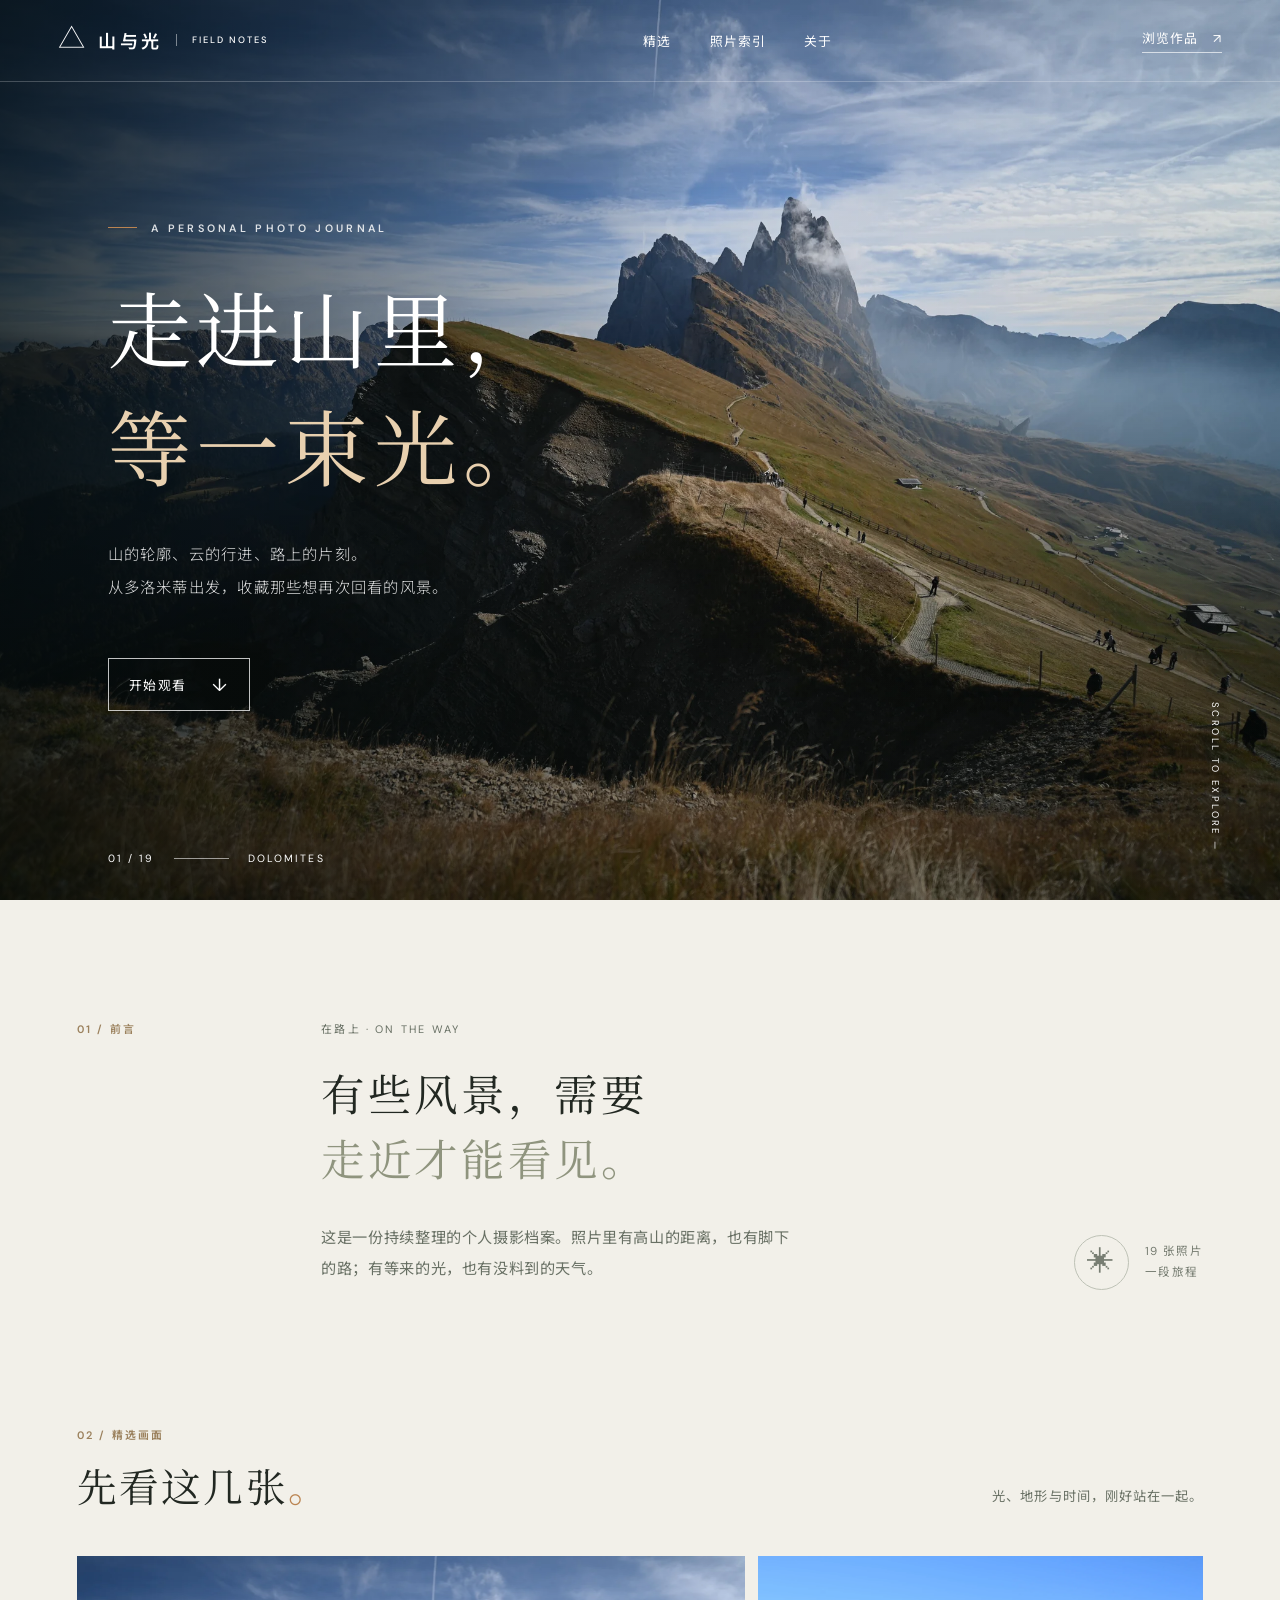
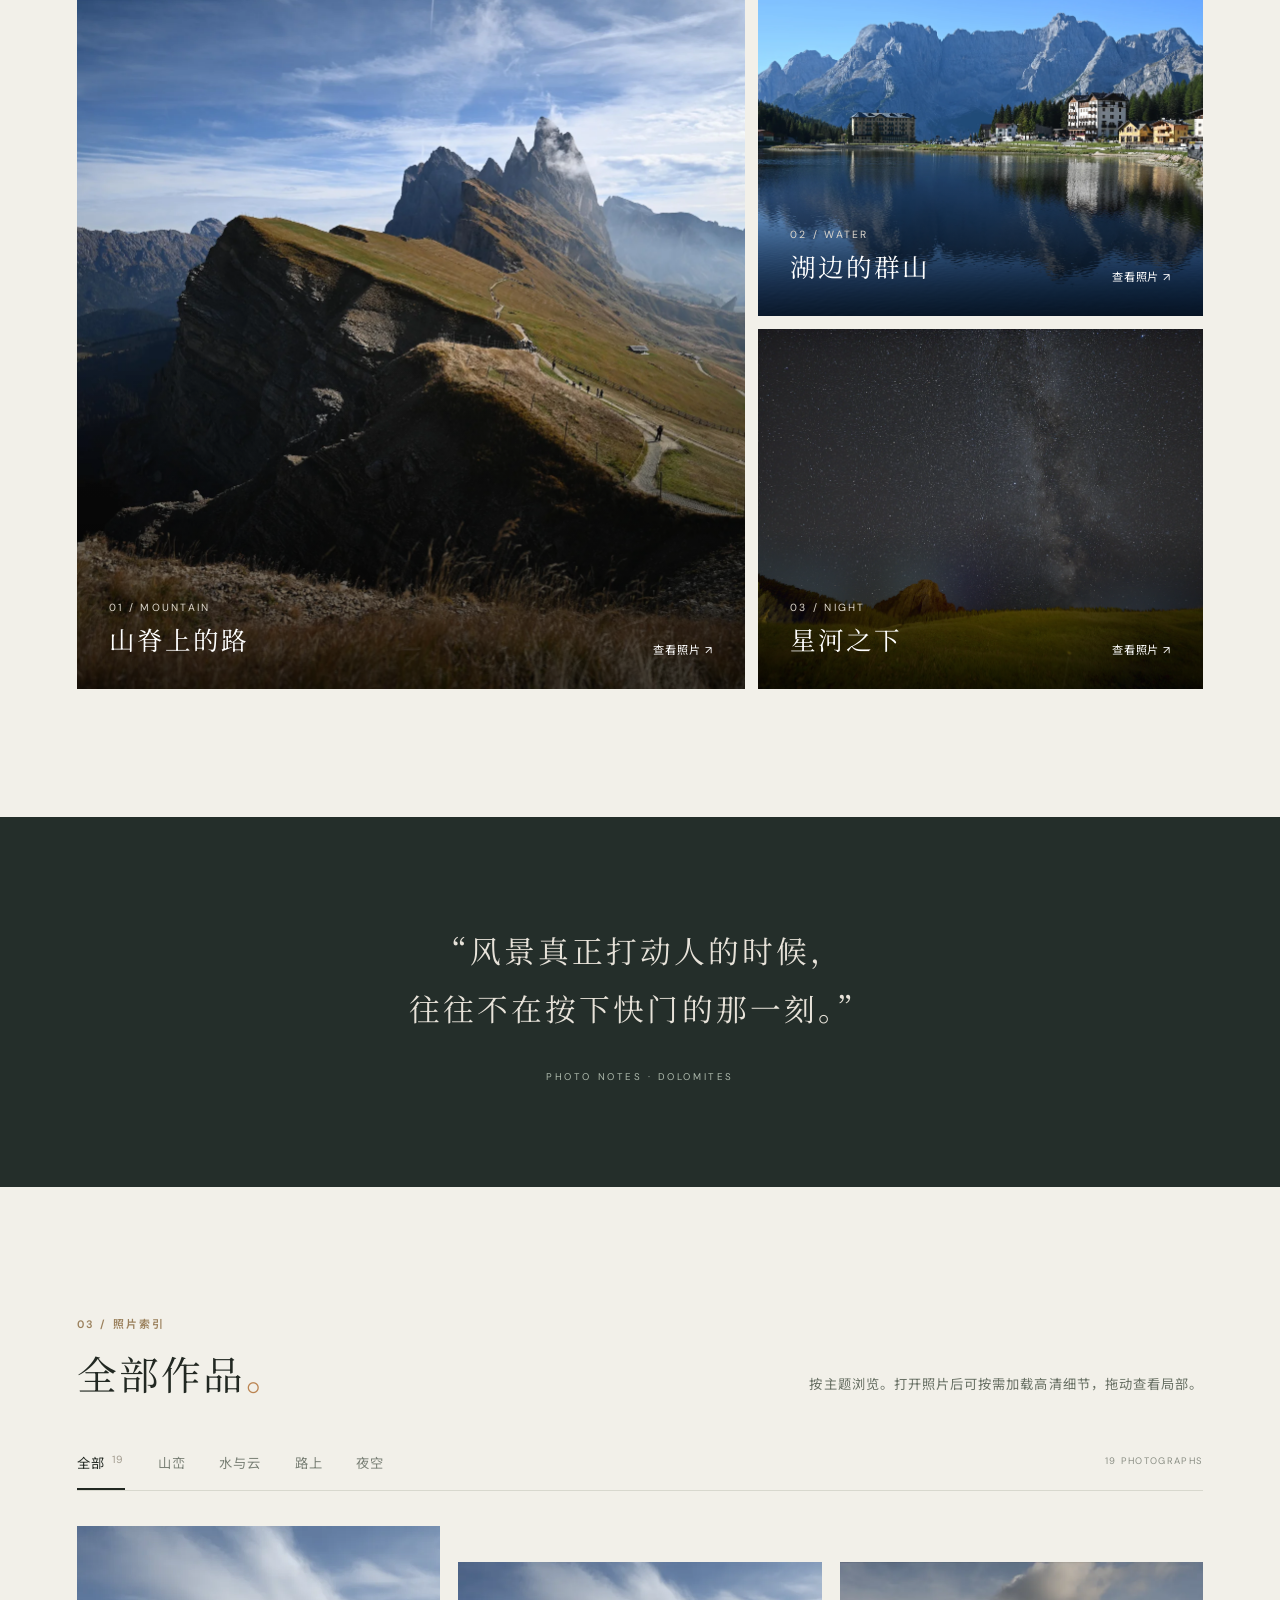
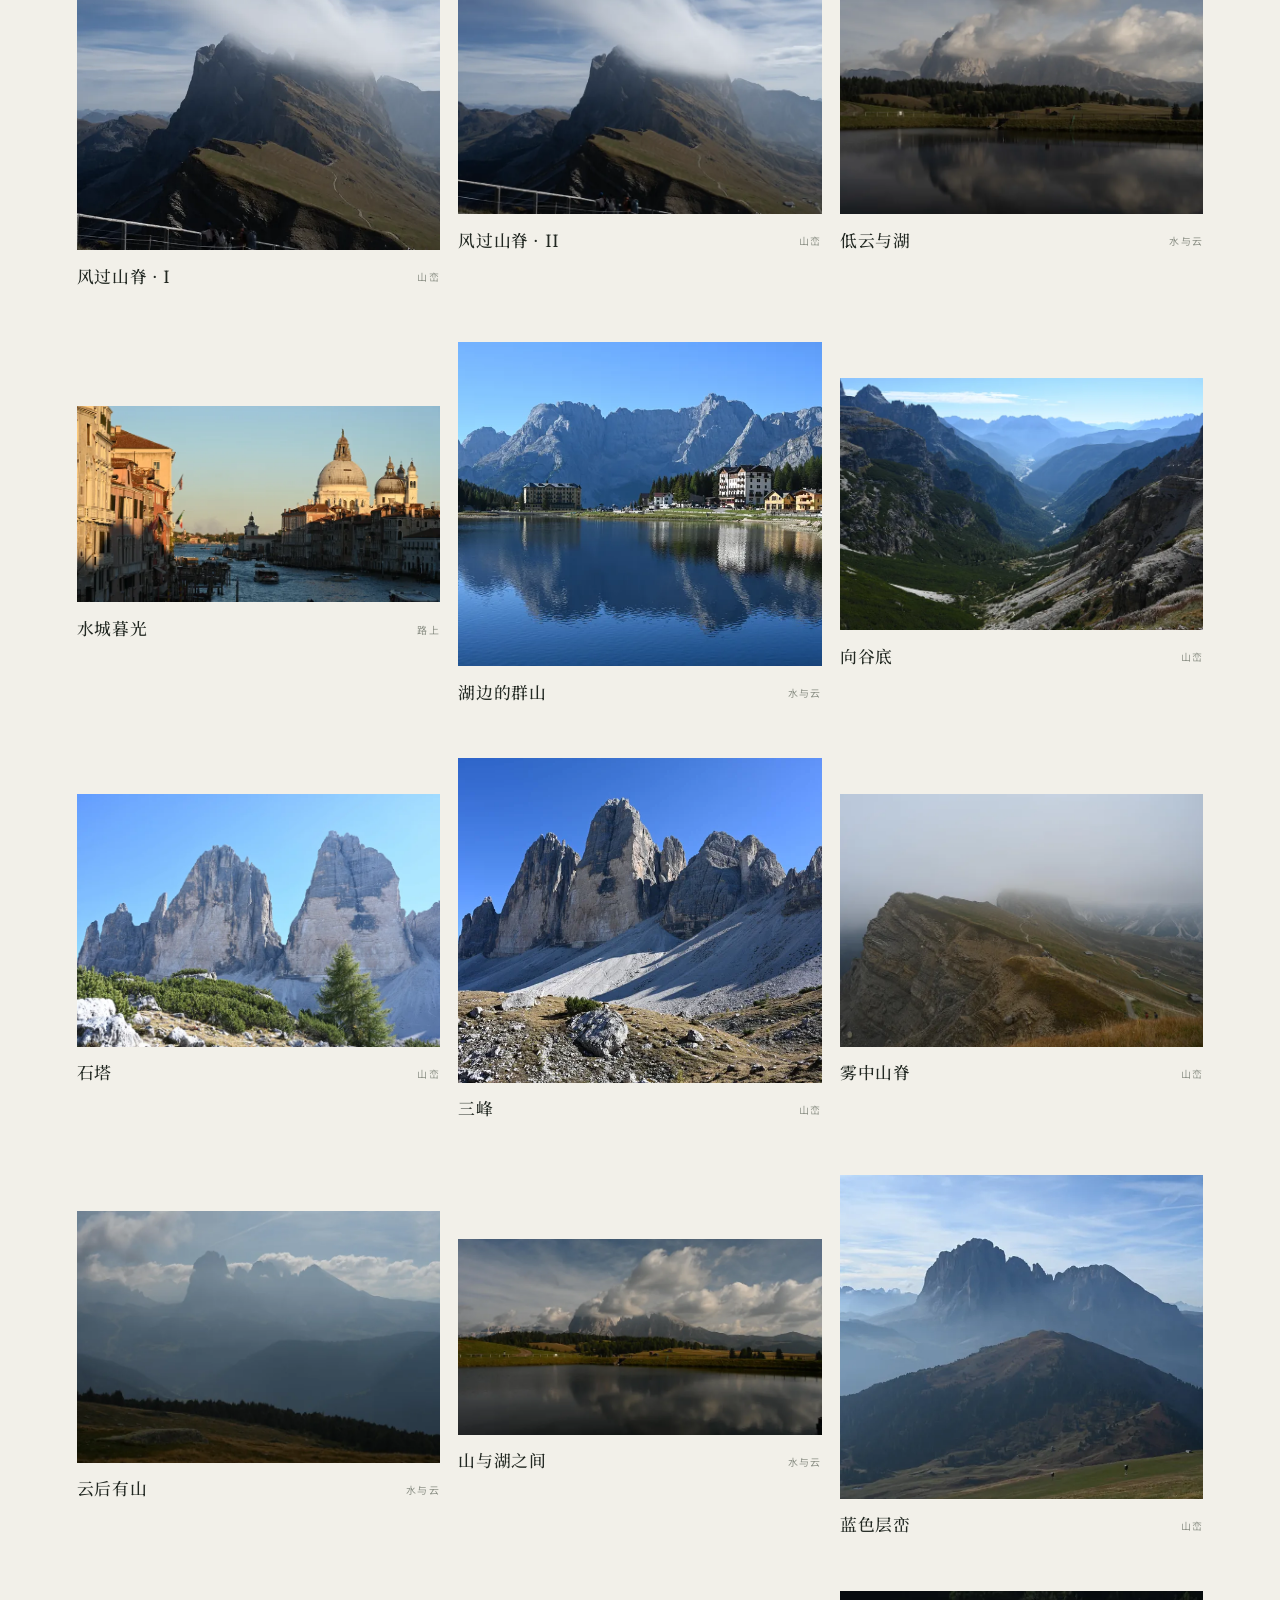
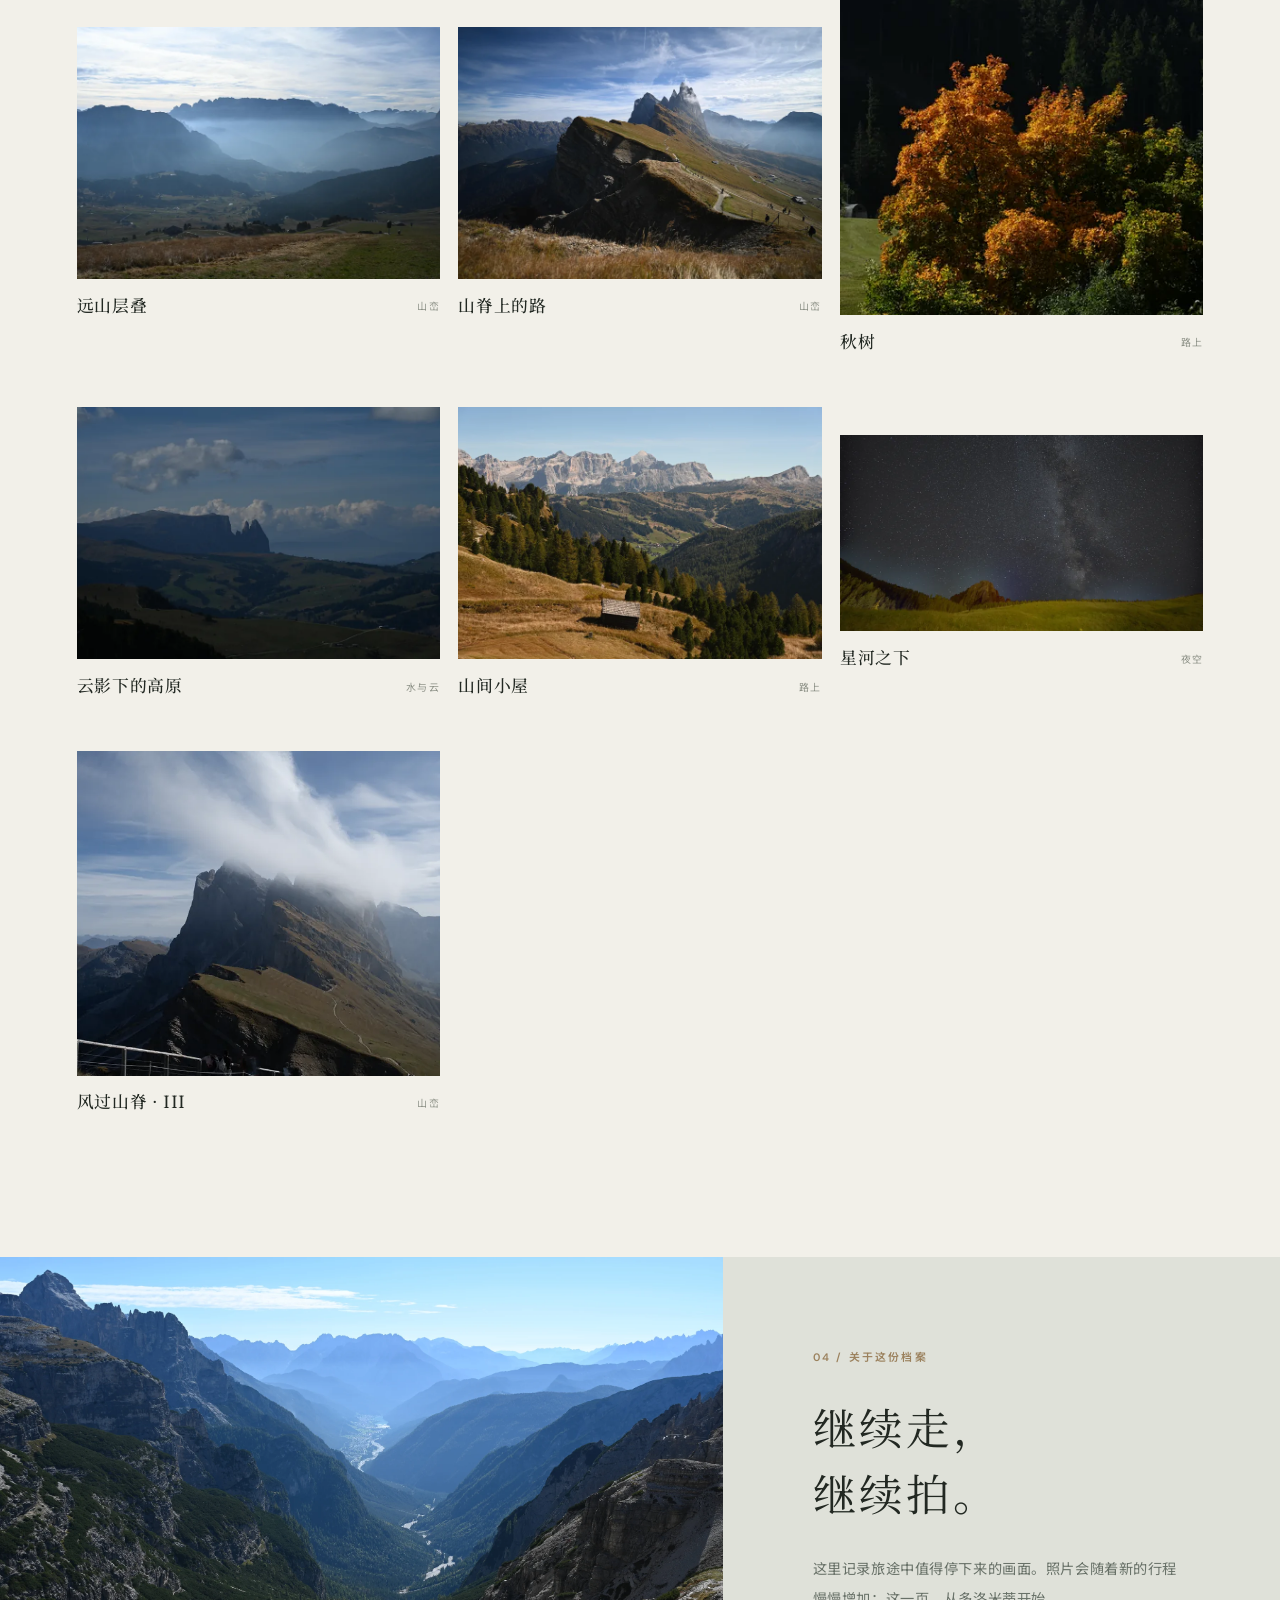
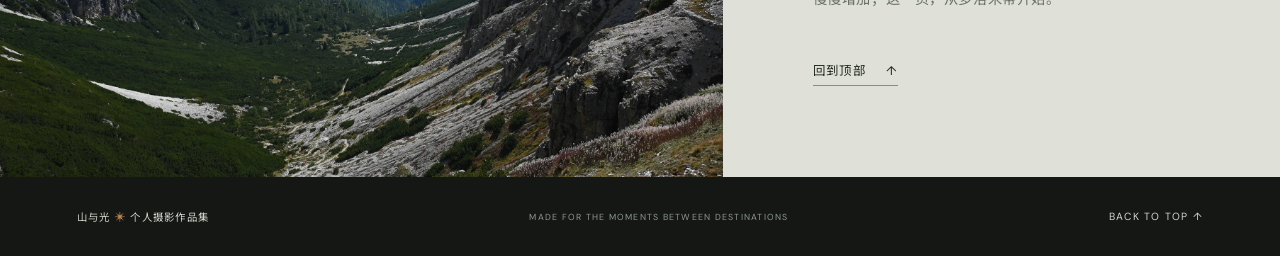
==== index.html @ 6d450f7f "Create photography portfolio" ====
<!doctype html>
<html lang="zh-CN">
  <head>
    <meta charset="utf-8" />
    <meta name="viewport" content="width=device-width, initial-scale=1" />
    <meta name="theme-color" content="#141714" />
    <meta name="description" content="山与光，一份关于山峦、云雾、旅途与夜空的个人摄影作品集。" />
    <title>山与光 · 个人摄影作品集</title>
    <link rel="preconnect" href="https://fonts.googleapis.com" />
    <link rel="preconnect" href="https://fonts.gstatic.com" crossorigin />
    <link href="https://fonts.googleapis.com/css2?family=DM+Sans:wght@400;500;600;700&family=Noto+Sans+SC:wght@300;400;500;600&family=Noto+Serif+SC:wght@400;500;600&display=swap" rel="stylesheet" />
    <link rel="stylesheet" href="styles.css" />
    <script src="app.js" defer></script>
  </head>
  <body>
    <a class="skip-link" href="#main">跳到内容</a>
    <header class="site-header" id="top">
      <a class="brand" href="#top" aria-label="返回首页">
        <span class="brand-mark" aria-hidden="true">△</span>
        <span>山与光</span>
        <small>FIELD NOTES</small>
      </a>
      <nav class="main-nav" aria-label="主导航">
        <a href="#featured">精选</a>
        <a href="#archive">照片索引</a>
        <a href="#about">关于</a>
      </nav>
      <a class="header-action" href="#archive">浏览作品 <span aria-hidden="true">↗</span></a>
    </header>

    <main id="main">
      <section class="hero" aria-labelledby="hero-title">
        <img class="hero-image" src="assets/photos/14.webp" alt="阳光掠过山脊，小路通往云雾中的群峰" fetchpriority="high" />
        <div class="hero-shade"></div>
        <div class="hero-content">
          <div class="eyebrow"><span class="eyebrow-line"></span> A PERSONAL PHOTO JOURNAL</div>
          <h1 id="hero-title">走进山里，<br /><em>等一束光。</em></h1>
          <p>山的轮廓、云的行进、路上的片刻。<br />从多洛米蒂出发，收藏那些想再次回看的风景。</p>
          <a class="hero-link" href="#featured">开始观看 <span aria-hidden="true">↓</span></a>
        </div>
        <div class="hero-index"><span>01 / 19</span><span class="hero-index-rule"></span><span>DOLOMITES</span></div>
        <div class="hero-side-note">SCROLL TO EXPLORE —</div>
      </section>

      <section class="intro section-wrap" aria-label="作品简介">
        <div class="section-number">01 / 前言</div>
        <div class="intro-body">
          <p class="intro-kicker">在路上 · ON THE WAY</p>
          <h2>有些风景，需要<br /><span>走近才能看见。</span></h2>
          <p class="intro-copy">这是一份持续整理的个人摄影档案。照片里有高山的距离，也有脚下的路；有等来的光，也有没料到的天气。</p>
        </div>
        <div class="intro-aside"><span class="round-symbol">✳</span><span>19 张照片<br />一段旅程</span></div>
      </section>

      <section class="featured section-wrap" id="featured" aria-labelledby="featured-title">
        <div class="section-heading">
          <div><p class="section-number">02 / 精选画面</p><h2 id="featured-title">先看这几张<span class="period">。</span></h2></div>
          <p>光、地形与时间，刚好站在一起。</p>
        </div>
        <div class="featured-grid">
          <button class="feature-card feature-card-large" type="button" data-photo-id="14" aria-label="查看照片：山脊上的路">
            <img src="assets/photos/14.webp" alt="小路从近处山脊延伸至远方尖峰" loading="lazy" />
            <span class="feature-overlay"><small>01 / MOUNTAIN</small><strong>山脊上的路</strong><span>查看照片 ↗</span></span>
          </button>
          <button class="feature-card" type="button" data-photo-id="05" aria-label="查看照片：湖边的群山">
            <img src="assets/photos/05.webp" alt="高山与湖畔建筑倒映在蓝色湖水中" loading="lazy" />
            <span class="feature-overlay"><small>02 / WATER</small><strong>湖边的群山</strong><span>查看照片 ↗</span></span>
          </button>
          <button class="feature-card" type="button" data-photo-id="18" aria-label="查看照片：星河之下">
            <img src="assets/photos/18.webp" alt="银河升起在山谷的夜空上方" loading="lazy" />
            <span class="feature-overlay"><small>03 / NIGHT</small><strong>星河之下</strong><span>查看照片 ↗</span></span>
          </button>
        </div>
      </section>

      <section class="quote-band" aria-label="摄影笔记">
        <p>“风景真正打动人的时候，<br />往往不在按下快门的那一刻。”</p>
        <span>PHOTO NOTES · DOLOMITES</span>
      </section>

      <section class="archive section-wrap" id="archive" aria-labelledby="archive-title">
        <div class="section-heading archive-heading">
          <div><p class="section-number">03 / 照片索引</p><h2 id="archive-title">全部作品<span class="period">。</span></h2></div>
          <p>按主题浏览。打开照片后可按需加载高清细节，拖动查看局部。</p>
        </div>
        <div class="gallery-controls">
          <div class="filter-list" role="group" aria-label="按主题筛选照片">
            <button type="button" class="filter active" data-filter="all" aria-pressed="true">全部 <span>19</span></button>
            <button type="button" class="filter" data-filter="mountain" aria-pressed="false">山峦</button>
            <button type="button" class="filter" data-filter="water" aria-pressed="false">水与云</button>
            <button type="button" class="filter" data-filter="journey" aria-pressed="false">路上</button>
            <button type="button" class="filter" data-filter="night" aria-pressed="false">夜空</button>
          </div>
          <span class="gallery-count" id="gallery-count" aria-live="polite">19 PHOTOGRAPHS</span>
        </div>
        <div class="gallery-grid" id="gallery-grid" aria-live="polite"></div>
      </section>

      <section class="closing" id="about" aria-labelledby="about-title">
        <div class="closing-image"><img src="assets/photos/06.webp" alt="山谷向远处延伸，天空下有层叠的群山" loading="lazy" /></div>
        <div class="closing-content">
          <p class="section-number">04 / 关于这份档案</p>
          <h2 id="about-title">继续走，<br />继续拍。</h2>
          <p>这里记录旅途中值得停下来的画面。照片会随着新的行程慢慢增加；这一页，从多洛米蒂开始。</p>
          <a href="#top">回到顶部 <span aria-hidden="true">↑</span></a>
        </div>
      </section>
    </main>

    <footer class="site-footer"><span>山与光 <i>✳</i> 个人摄影作品集</span><span>MADE FOR THE MOMENTS BETWEEN DESTINATIONS</span><a href="#top">BACK TO TOP ↑</a></footer>

    <dialog class="lightbox" id="lightbox" aria-label="照片大图">
      <button class="lightbox-close" id="lightbox-close" type="button" aria-label="关闭大图">×</button>
      <div class="lightbox-tools" aria-label="照片缩放控制">
        <button id="lightbox-zoom" type="button" aria-pressed="false">查看细节</button>
        <button id="lightbox-minus" type="button" aria-label="缩小照片" disabled>−</button>
        <span id="lightbox-zoom-level" aria-live="polite">适应屏幕</span>
        <button id="lightbox-plus" type="button" aria-label="放大照片" disabled>+</button>
      </div>
      <button class="lightbox-arrow prev" id="lightbox-prev" type="button" aria-label="上一张照片">←</button>
      <figure><div class="lightbox-stage" id="lightbox-stage"><img id="lightbox-image" alt="" draggable="false" /></div><figcaption><span><b id="lightbox-title"></b><small id="lightbox-file"></small></span><span id="lightbox-position"></span></figcaption></figure>
      <button class="lightbox-arrow next" id="lightbox-next" type="button" aria-label="下一张照片">→</button>
    </dialog>
  </body>
</html>
---- styles.css ----
:root{--bg:#f2f0e9;--ink:#222822;--muted:#687064;--line:#d8d8ce;--night:#141714;--accent:#bb8451;--serif:"Noto Serif SC",serif;--sans:"DM Sans","Noto Sans SC",sans-serif}*{box-sizing:border-box}html{scroll-behavior:smooth}body{margin:0;background:var(--bg);color:var(--ink);font-family:var(--sans);-webkit-font-smoothing:antialiased}button,a{-webkit-tap-highlight-color:transparent}button{font:inherit}a{color:inherit;text-decoration:none}img{display:block;max-width:100%}::selection{background:#b68a59;color:white}.skip-link{position:absolute;top:-100px;left:1rem;z-index:30;padding:.8rem 1rem;background:white}.skip-link:focus{top:1rem}.site-header{height:82px;position:absolute;z-index:10;inset:0 0 auto;display:flex;align-items:center;justify-content:space-between;padding:0 clamp(1.4rem,4.5vw,5rem);color:#fff;border-bottom:1px solid rgba(255,255,255,.22)}.brand{display:flex;align-items:center;gap:.65rem;font-weight:600;font-size:1.13rem;letter-spacing:.18em;white-space:nowrap}.brand-mark{font-size:1.7rem;font-weight:300;line-height:1;transform:translateY(-2px)}.brand small{font-size:.58rem;letter-spacing:.22em;border-left:1px solid rgba(255,255,255,.45);padding-left:.9rem;margin-left:.25rem;font-weight:500}.main-nav{display:flex;gap:clamp(1rem,3vw,3rem);margin-left:4rem}.main-nav a,.header-action{font-size:.8rem;letter-spacing:.08em;transition:opacity .2s}.main-nav a:hover,.header-action:hover{opacity:.65}.header-action{border-bottom:1px solid rgba(255,255,255,.65);padding-bottom:.35rem;white-space:nowrap}.header-action span{margin-left:.7rem}.hero{position:relative;min-height:750px;height:100svh;max-height:1050px;background:#202723;color:#fff;overflow:hidden}.hero-image,.hero-shade{position:absolute;inset:0;width:100%;height:100%}.hero-image{object-fit:cover;object-position:center 48%}.hero-shade{background:linear-gradient(90deg,rgba(4,11,10,.68),rgba(8,15,13,.13) 55%,rgba(7,14,12,.12)),linear-gradient(0deg,rgba(4,9,8,.42),transparent 45%)}.hero-content{position:relative;z-index:1;display:flex;flex-direction:column;align-items:flex-start;justify-content:center;height:100%;padding:6rem clamp(1.4rem,8.4vw,9rem) 4rem;max-width:920px}.eyebrow{display:flex;align-items:center;gap:.9rem;font-size:.67rem;letter-spacing:.31em;font-weight:600;color:rgba(255,255,255,.84)}.eyebrow-line{width:29px;height:1px;background:var(--accent)}.hero h1{font-family:var(--serif);font-weight:400;font-size:clamp(3.5rem,6.5vw,7rem);letter-spacing:.07em;line-height:1.42;margin:2rem 0 1.25rem;text-shadow:0 4px 35px rgba(0,0,0,.17)}.hero h1 em{font-style:normal;color:#e8d0af}.hero-content p{font-weight:300;font-size:clamp(.92rem,1.2vw,1.1rem);line-height:2.2;color:rgba(255,255,255,.87);letter-spacing:.08em}.hero-link{display:inline-flex;align-items:center;gap:1.6rem;border:1px solid rgba(255,255,255,.75);font-size:.8rem;letter-spacing:.12em;margin-top:2.3rem;padding:.9rem 1.25rem;transition:background .2s,color .2s}.hero-link:hover{background:#fff;color:var(--ink)}.hero-link span{font-size:1.1rem}.hero-index{position:absolute;bottom:2.2rem;left:clamp(1.4rem,8.4vw,9rem);display:flex;align-items:center;gap:1.2rem;font-size:.66rem;letter-spacing:.2em}.hero-index-rule{width:55px;height:1px;background:rgba(255,255,255,.56)}.hero-side-note{position:absolute;right:clamp(1.4rem,4.5vw,5rem);bottom:3rem;writing-mode:vertical-rl;font-size:.6rem;letter-spacing:.25em}.section-wrap{max-width:1580px;margin:auto;padding-left:clamp(1.4rem,6vw,7rem);padding-right:clamp(1.4rem,6vw,7rem)}.section-number{font-size:.68rem!important;font-weight:600!important;letter-spacing:.2em!important;color:#9b815d!important;margin:0!important;white-space:nowrap}.intro{display:grid;grid-template-columns:1fr 3fr 1fr;gap:2rem;min-height:510px;padding-top:7.5rem;padding-bottom:7.5rem;align-items:start}.intro-body{max-width:700px}.intro-kicker{font-size:.68rem;letter-spacing:.2em;color:var(--muted);margin:0 0 1.5rem}.intro h2,.closing h2{font-family:var(--serif);font-size:clamp(2.2rem,3.4vw,4.4rem);line-height:1.5;font-weight:400;letter-spacing:.06em;margin:0}.intro h2 span{color:#8f947e}.intro-copy{max-width:480px;margin:2rem 0 0;font-size:.95rem;line-height:2.1;color:var(--muted);letter-spacing:.04em}.intro-aside{justify-self:end;align-self:end;display:flex;align-items:center;gap:1rem;font-size:.72rem;line-height:1.8;letter-spacing:.12em;color:#777d72}.round-symbol{display:grid;place-items:center;width:55px;height:55px;border:1px solid #bec2b6;border-radius:50%;font-size:1.7rem;font-weight:300}.featured{padding-top:1rem;padding-bottom:8rem}.section-heading{display:flex;align-items:end;justify-content:space-between;gap:2rem;margin-bottom:2.7rem}.section-heading h2{font-family:var(--serif);font-size:clamp(2.1rem,3.1vw,3.8rem);font-weight:400;letter-spacing:.055em;margin:.85rem 0 0}.period{color:var(--accent)}.section-heading>p{color:var(--muted);font-size:.83rem;letter-spacing:.08em;margin:0 0 .5rem}.featured-grid{display:grid;grid-template-columns:1.5fr 1fr;grid-template-rows:360px 360px;gap:13px}.feature-card{position:relative;border:0;padding:0;cursor:pointer;overflow:hidden;background:#29322c;text-align:left;color:#fff}.feature-card-large{grid-row:span 2}.feature-card img{width:100%;height:100%;object-fit:cover;transition:transform .65s ease}.feature-card-large img{object-position:48% center}.feature-card:hover img{transform:scale(1.035)}.feature-card:after{content:"";position:absolute;inset:0;background:linear-gradient(0deg,rgba(0,0,0,.7),transparent 45%)}.feature-overlay{position:absolute;z-index:1;bottom:0;left:0;width:100%;padding:2rem;display:grid;grid-template-columns:1fr auto;align-items:end;gap:.4rem}.feature-overlay small{grid-column:span 2;font-size:.65rem;letter-spacing:.22em;color:#ddd7cd}.feature-overlay strong{font-family:var(--serif);font-size:clamp(1.25rem,2vw,2rem);font-weight:400;letter-spacing:.08em}.feature-overlay>span{font-size:.7rem;letter-spacing:.08em}.quote-band{background:#242e2a;color:#e7e2d9;min-height:370px;padding:5.4rem 1.4rem;display:flex;flex-direction:column;align-items:center;justify-content:center;text-align:center;gap:2rem}.quote-band p{font-family:var(--serif);font-size:clamp(1.45rem,2.4vw,2.8rem);font-weight:400;letter-spacing:.1em;line-height:1.9;margin:0}.quote-band span{font-size:.61rem;letter-spacing:.26em;color:#aebaad}.archive{padding-top:8rem;padding-bottom:9rem}.archive-heading{margin-bottom:3rem}.gallery-controls{display:flex;justify-content:space-between;align-items:center;gap:1rem;border-bottom:1px solid var(--line);margin-bottom:2.2rem}.filter-list{display:flex;align-items:center;gap:clamp(1.1rem,2.6vw,2.8rem);overflow-x:auto}.filter{background:none;border:0;border-bottom:2px solid transparent;color:#7a8076;padding:.2rem 0 1rem;white-space:nowrap;cursor:pointer;font-size:.83rem;letter-spacing:.08em}.filter:hover,.filter.active{color:var(--ink)}.filter.active{border-color:var(--ink)}.filter span{color:#a19a8d;font-size:.65rem;vertical-align:top;margin-left:.15rem}.gallery-count{white-space:nowrap;font-size:.59rem;letter-spacing:.14em;color:#8a8e84;padding-bottom:1rem}.gallery-grid{display:grid;grid-template-columns:repeat(3,minmax(0,1fr));gap:3.4rem 1.15rem}.gallery-card{background:none;border:0;padding:0;text-align:left;cursor:pointer;color:var(--ink);min-width:0}.gallery-card .image-wrap{display:block;overflow:hidden;background:#d6d7d0;aspect-ratio:1.44}.gallery-card img{width:100%;height:100%;object-fit:cover;transition:transform .55s ease}.gallery-card:hover img{transform:scale(1.04)}.gallery-card-meta{display:flex;justify-content:space-between;gap:.8rem;align-items:start;margin-top:.85rem}.gallery-card strong{font-family:var(--serif);font-size:1.05rem;font-weight:500;letter-spacing:.035em}.gallery-card small{font-size:.62rem;letter-spacing:.13em;color:#8c9086;padding-top:.35rem}.gallery-card:nth-child(7n + 1) .image-wrap{aspect-ratio:1.12}.gallery-card:nth-child(7n + 4) .image-wrap{aspect-ratio:1.85}.gallery-card:nth-child(7n + 5) .image-wrap{aspect-ratio:1.12}.closing{display:grid;grid-template-columns:1.13fr .87fr;min-height:520px;background:#dfe1d9}.closing-image{min-height:520px;overflow:hidden}.closing-image img{width:100%;height:100%;object-fit:cover}.closing-content{padding:clamp(3rem,7vw,8rem);display:flex;flex-direction:column;align-items:flex-start;justify-content:center}.closing h2{margin:1.9rem 0 1rem}.closing-content>p:not(.section-number){max-width:380px;font-size:.89rem;line-height:2.1;color:#687168;letter-spacing:.04em}.closing a{font-size:.78rem;letter-spacing:.1em;border-bottom:1px solid #858e82;padding-bottom:.4rem;margin-top:2rem}.closing a span{margin-left:1rem}.site-footer{display:flex;justify-content:space-between;gap:1rem;align-items:center;background:var(--night);color:#d1d5ca;padding:2rem clamp(1.4rem,6vw,7rem);font-size:.65rem;letter-spacing:.12em}.site-footer span:nth-child(2){font-size:.55rem;color:#8e998d}.site-footer i{font-style:normal;color:var(--accent)}.site-footer a:hover{color:#fff}.lightbox{position:fixed;inset:0;width:100%;height:100%;max-width:none;max-height:none;margin:0;padding:0;border:0;background:rgba(11,13,12,.97);color:#fff}.lightbox::backdrop{background:#0b0d0c}.lightbox[open]{display:grid;grid-template-columns:5rem 1fr 5rem;align-items:center}.lightbox figure{margin:0;min-width:0;max-height:100vh;display:flex;flex-direction:column;align-items:center;justify-content:center;gap:1rem}.lightbox img{width:auto;max-width:100%;max-height:calc(100vh - 110px);object-fit:contain}.lightbox figcaption{width:min(100%,1300px);display:flex;justify-content:space-between;align-items:center;gap:2rem}.lightbox figcaption span:first-child{display:flex;align-items:baseline;gap:1rem}.lightbox figcaption b{font-family:var(--serif);font-weight:400;font-size:.95rem}.lightbox figcaption small,.lightbox-position{color:#909b92;font-size:.66rem;letter-spacing:.12em}.lightbox-close,.lightbox-arrow{border:0;color:#fff;background:none;cursor:pointer}.lightbox-close{position:absolute;top:1.2rem;right:1.7rem;font-size:2rem;font-weight:200;z-index:1}.lightbox-arrow{font-size:1.6rem;opacity:.7;height:100%;transition:opacity .2s}.lightbox-arrow:hover{opacity:1}.lightbox:focus{outline:0}:focus-visible{outline:2px solid #d9a879;outline-offset:4px}@media(max-width:950px){.site-header{height:72px}.main-nav{margin-left:0}.brand small{display:none}.intro{grid-template-columns:1fr 3fr}.intro-aside{display:none}.featured-grid{grid-template-rows:290px 290px}.gallery-grid{grid-template-columns:repeat(2,minmax(0,1fr))}.closing-content{padding:3rem}.site-footer span:nth-child(2){display:none}}@media(max-width:650px){.site-header{padding:0 1.1rem}.brand{font-size:1rem}.main-nav{gap:1rem}.main-nav a{font-size:.7rem}.header-action{display:none}.hero{min-height:680px;height:90svh}.hero-image{object-position:58% center}.hero-content{padding:5rem 1.5rem 5rem}.hero h1{font-size:clamp(3rem,12vw,4.5rem)}.hero-content p{font-size:.84rem}.hero-index{left:1.5rem;bottom:1.7rem}.hero-side-note{display:none}.intro{grid-template-columns:1fr;gap:2rem;padding-top:5rem;padding-bottom:5rem}.intro h2{font-size:2.3rem}.intro-copy{margin-top:1.3rem}.section-heading{align-items:start;flex-direction:column;gap:.8rem}.section-heading>p{font-size:.75rem}.featured{padding-bottom:5rem}.featured-grid{grid-template-columns:1fr;grid-template-rows:420px 270px 270px;gap:10px}.feature-card-large{grid-row:auto}.feature-overlay{padding:1.3rem}.quote-band{min-height:300px;padding:4rem 1.5rem}.archive{padding-top:5rem;padding-bottom:6rem}.gallery-controls{display:block}.filter-list{gap:1.25rem}.gallery-count{display:block;padding:.8rem 0}.gallery-grid{gap:2rem .7rem}.gallery-card strong{font-size:.86rem}.gallery-card small{font-size:.5rem}.closing{grid-template-columns:1fr}.closing-image{min-height:290px;height:290px}.closing-content{padding:3.5rem 1.5rem 4.5rem}.site-footer{padding:1.5rem;flex-wrap:wrap}.lightbox[open]{grid-template-columns:3rem 1fr 3rem}.lightbox-close{top:.45rem;right:.8rem}.lightbox-arrow{font-size:1.15rem}.lightbox img{max-height:calc(100vh - 130px)}.lightbox figcaption{display:block;padding:0 .3rem}.lightbox figcaption span:first-child{display:flex;flex-direction:column;gap:.2rem}.lightbox figcaption span:last-child{display:block;margin-top:.4rem}}@media(prefers-reduced-motion:reduce){html{scroll-behavior:auto}*,*:before,*:after{animation-duration:.01ms!important;transition-duration:.01ms!important}}

.lightbox-tools{position:absolute;top:1.25rem;left:50%;transform:translateX(-50%);z-index:2;display:flex;align-items:center;gap:.35rem;padding:.3rem;background:rgba(35,40,37,.9);border:1px solid rgba(255,255,255,.18);border-radius:999px;white-space:nowrap}
.lightbox-tools button{border:0;border-radius:999px;background:transparent;color:#f5f4f0;cursor:pointer;min-width:2.2rem;height:2.2rem;padding:0 .7rem;font-size:.8rem}
.lightbox-tools button:first-child{background:#eee9de;color:#202621;padding:0 1rem}
.lightbox-tools button:disabled{opacity:.35;cursor:default}
.lightbox-tools span{min-width:4.5rem;text-align:center;font-size:.7rem;color:#d1d8cf}
.lightbox-stage{width:100%;height:calc(100vh - 115px);display:flex;align-items:center;justify-content:center;overflow:hidden;min-width:0;touch-action:auto}
.lightbox-stage img{max-height:100%;max-width:100%;user-select:none;-webkit-user-drag:none;will-change:transform}
.lightbox-stage.is-zoomed{cursor:grab;touch-action:none}
.lightbox-stage.is-dragging{cursor:grabbing}
@media(max-width:650px){.lightbox-tools{top:.7rem;left:.55rem;transform:none;gap:.1rem}.lightbox-tools button{min-width:1.9rem;height:1.9rem;padding:0 .5rem}.lightbox-tools button:first-child{padding:0 .65rem}.lightbox-tools span{min-width:3.8rem}.lightbox-stage{height:calc(100vh - 130px)}}
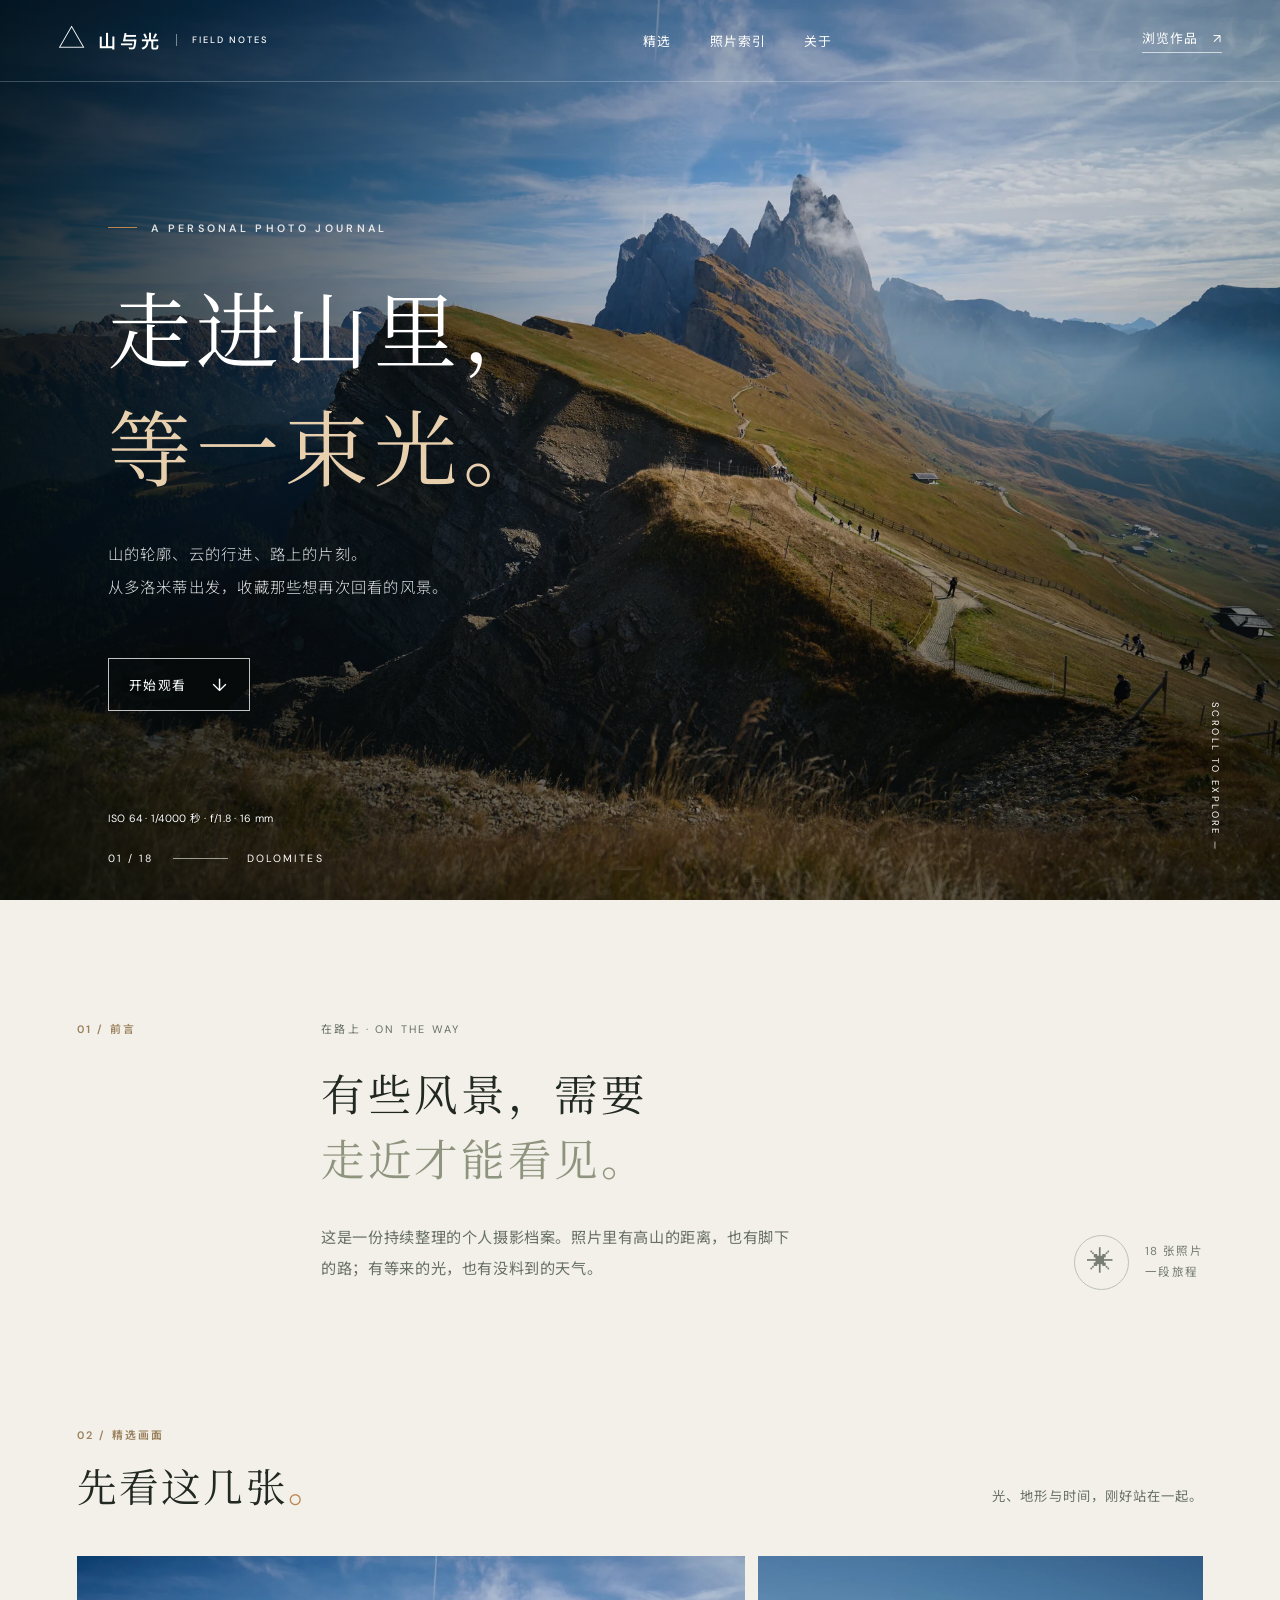
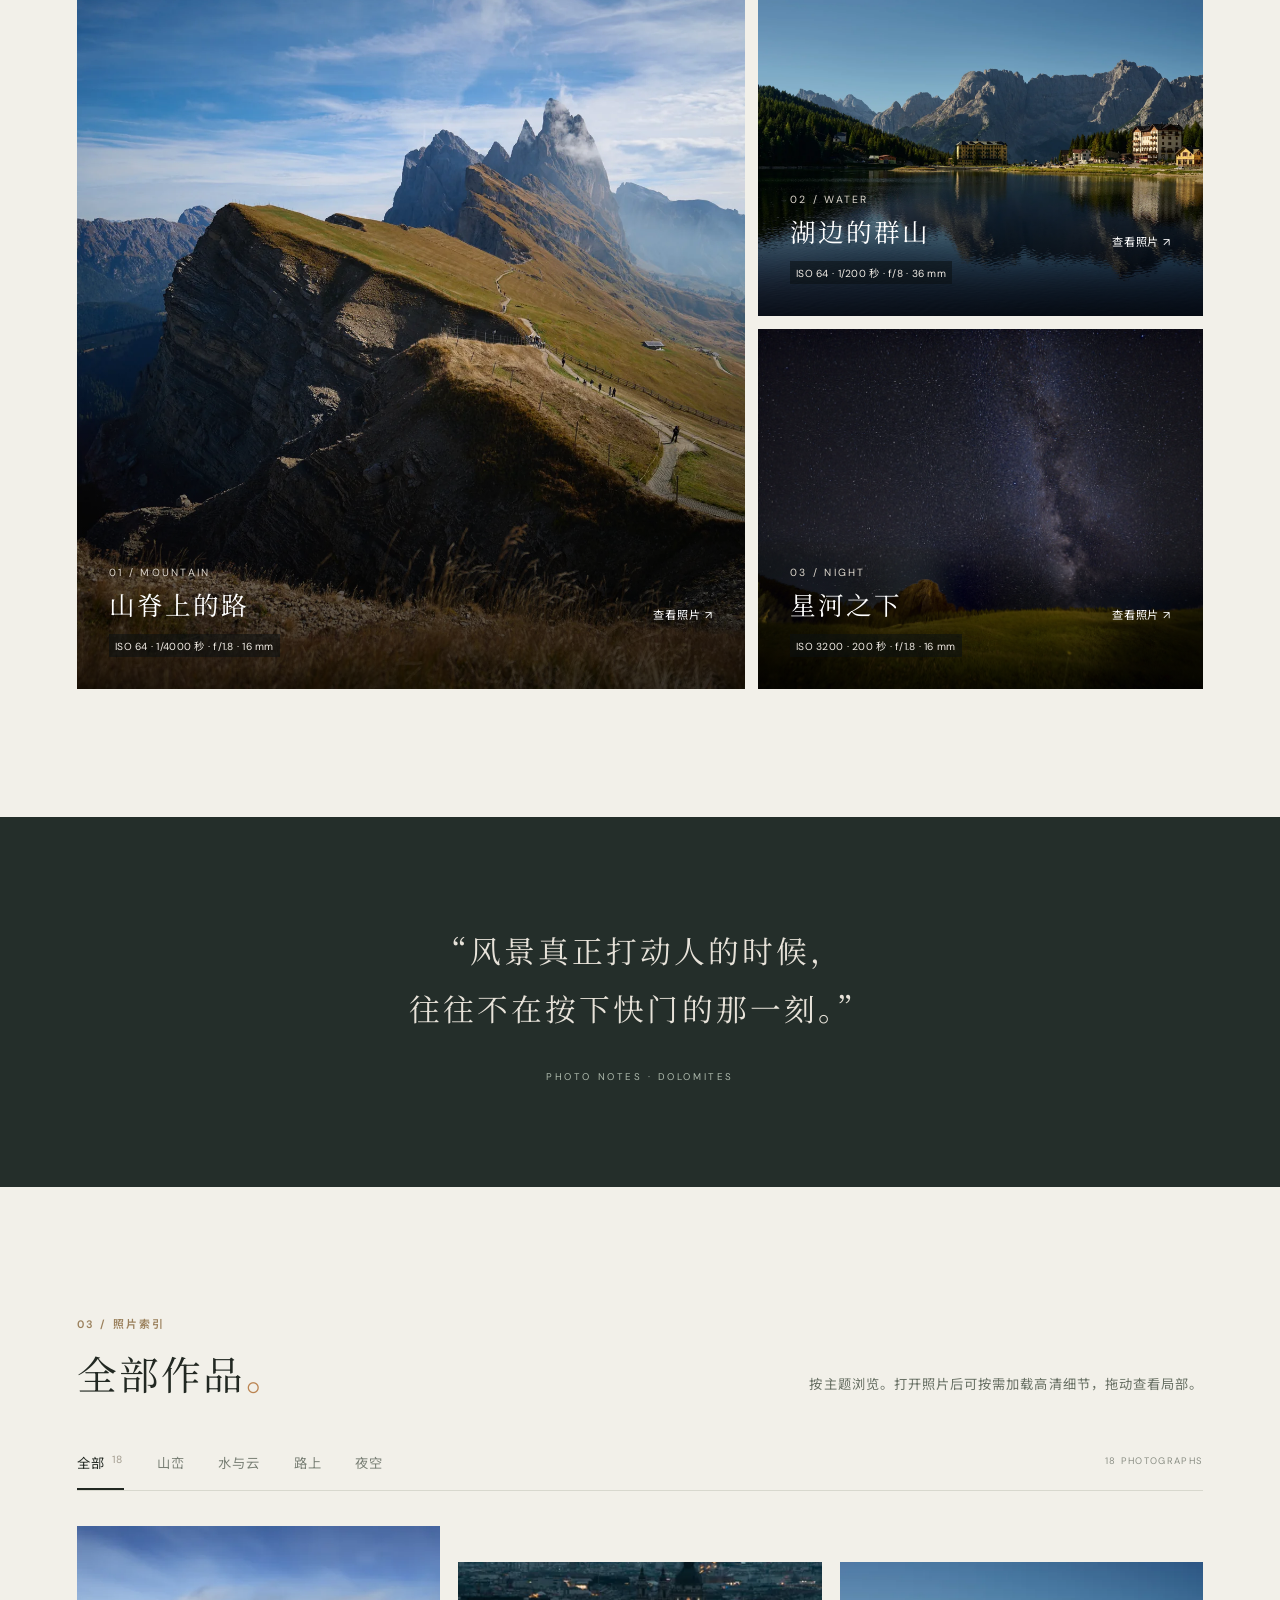
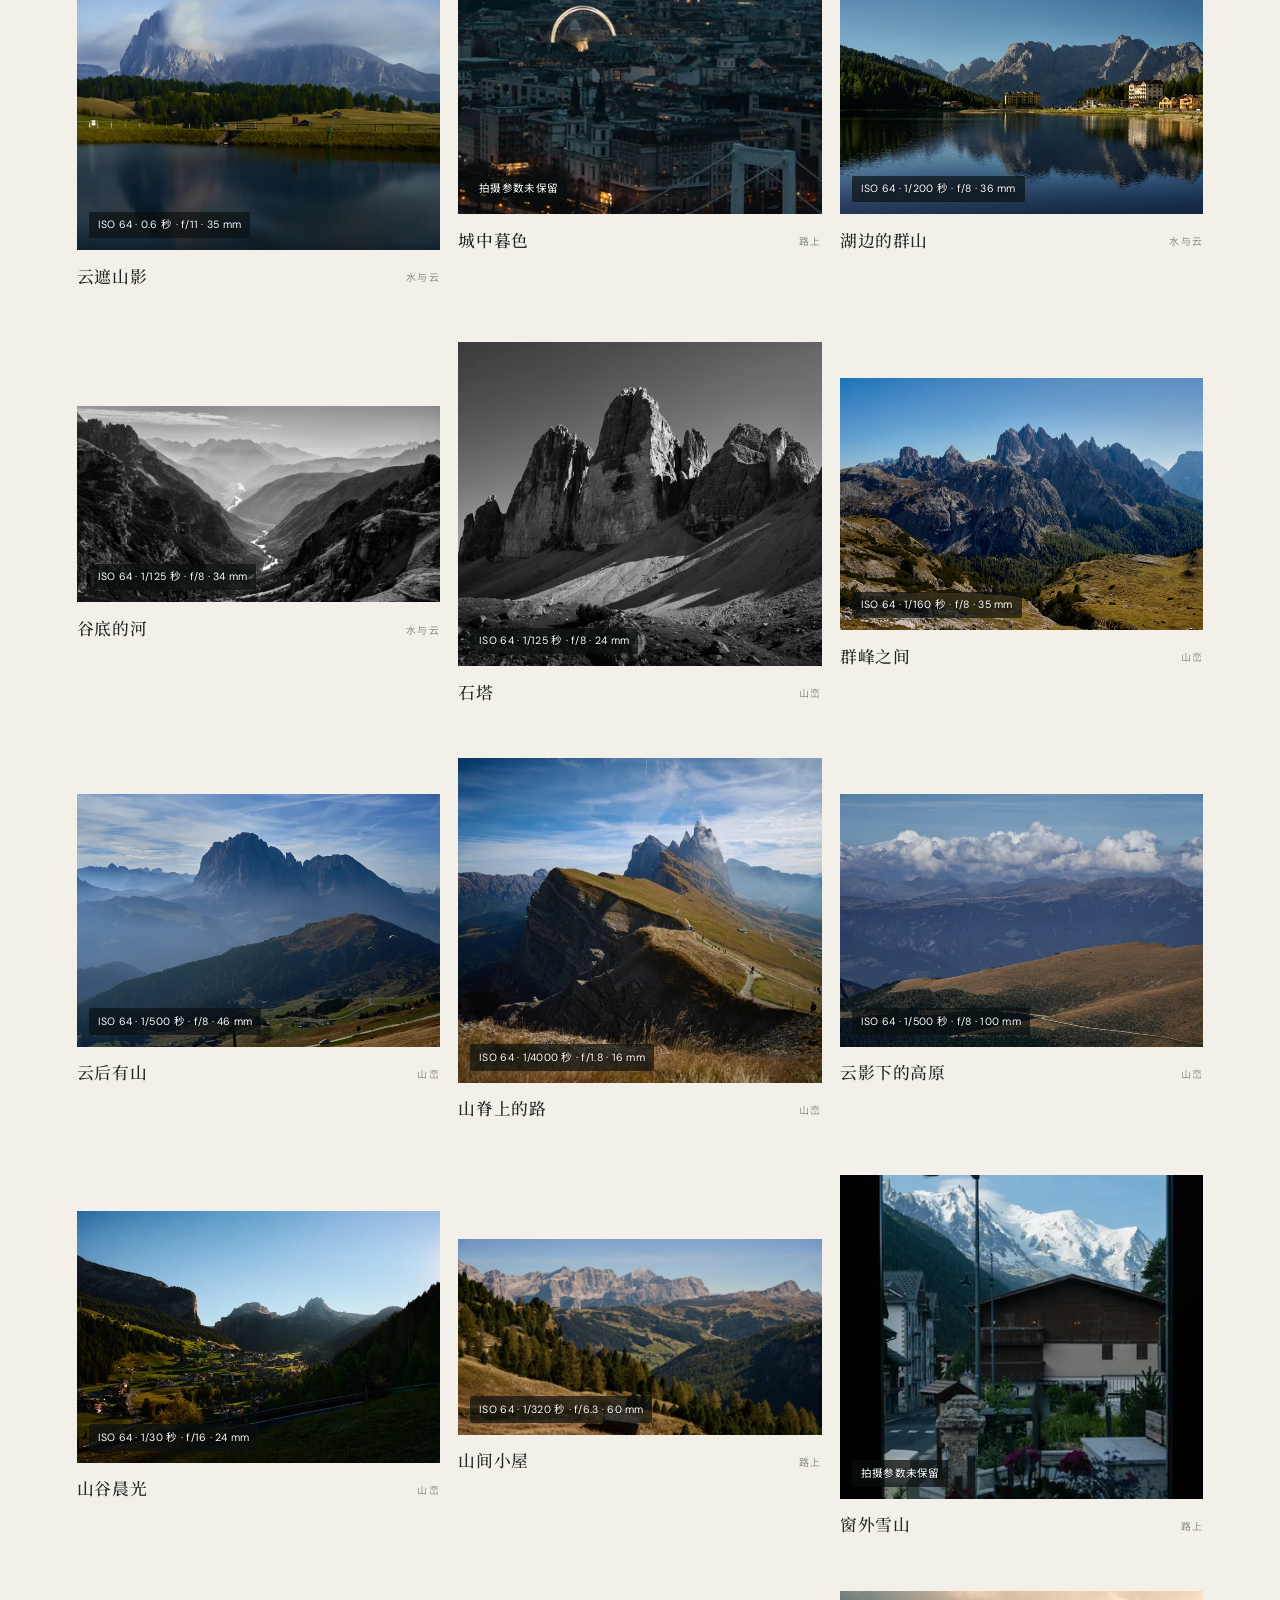
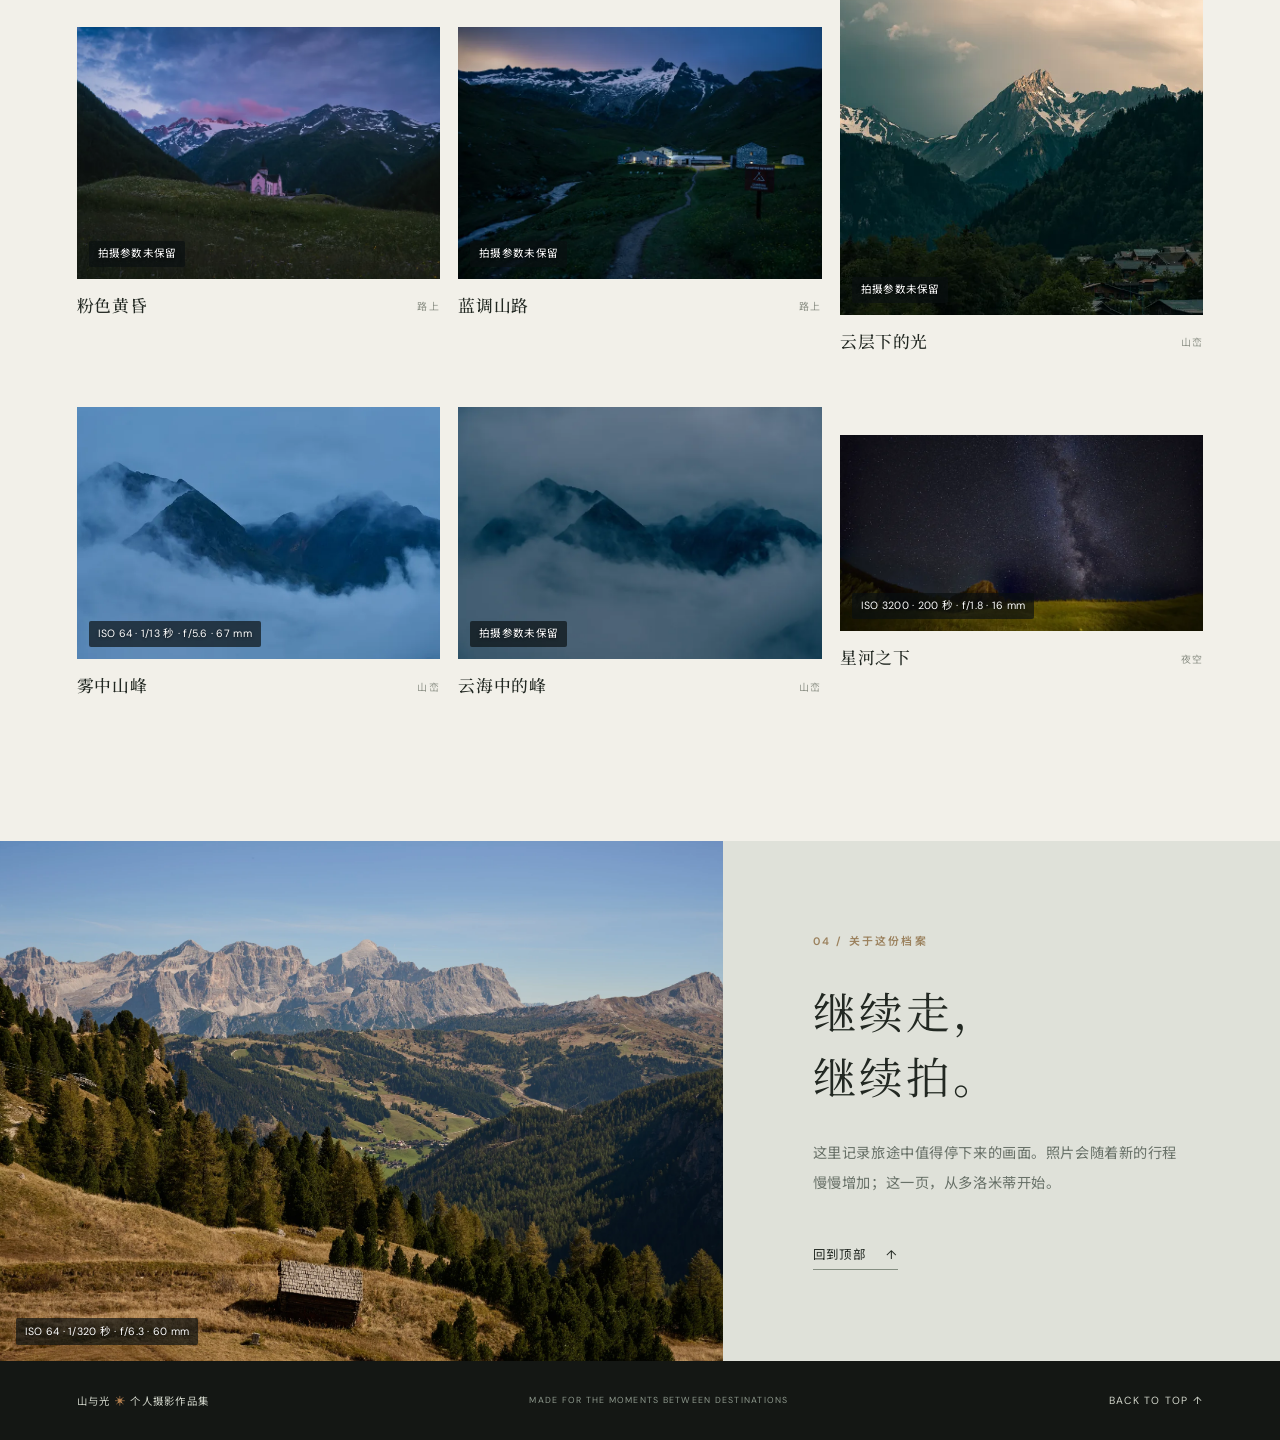
==== commit d62c80c8: "Use edited photo exports and show shooting settings" ====
--- a/index.html
+++ b/index.html
@@ -30,7 +30,7 @@
 
     <main id="main">
       <section class="hero" aria-labelledby="hero-title">
-        <img class="hero-image" src="assets/photos/14.webp" alt="阳光掠过山脊，小路通往云雾中的群峰" fetchpriority="high" />
+        <img class="hero-image" src="photos/previews/08-view.webp" alt="阳光掠过山脊，小路通往云雾中的群峰" fetchpriority="high" />
         <div class="hero-shade"></div>
         <div class="hero-content">
           <div class="eyebrow"><span class="eyebrow-line"></span> A PERSONAL PHOTO JOURNAL</div>
@@ -38,7 +38,8 @@
           <p>山的轮廓、云的行进、路上的片刻。<br />从多洛米蒂出发，收藏那些想再次回看的风景。</p>
           <a class="hero-link" href="#featured">开始观看 <span aria-hidden="true">↓</span></a>
         </div>
-        <div class="hero-index"><span>01 / 19</span><span class="hero-index-rule"></span><span>DOLOMITES</span></div>
+        <div class="hero-exposure" id="hero-exposure"></div>
+        <div class="hero-index"><span>01 / 18</span><span class="hero-index-rule"></span><span>DOLOMITES</span></div>
         <div class="hero-side-note">SCROLL TO EXPLORE —</div>
       </section>
 
@@ -49,7 +50,7 @@
           <h2>有些风景，需要<br /><span>走近才能看见。</span></h2>
           <p class="intro-copy">这是一份持续整理的个人摄影档案。照片里有高山的距离，也有脚下的路；有等来的光，也有没料到的天气。</p>
         </div>
-        <div class="intro-aside"><span class="round-symbol">✳</span><span>19 张照片<br />一段旅程</span></div>
+        <div class="intro-aside"><span class="round-symbol">✳</span><span>18 张照片<br />一段旅程</span></div>
       </section>
 
       <section class="featured section-wrap" id="featured" aria-labelledby="featured-title">
@@ -58,17 +59,17 @@
           <p>光、地形与时间，刚好站在一起。</p>
         </div>
         <div class="featured-grid">
-          <button class="feature-card feature-card-large" type="button" data-photo-id="14" aria-label="查看照片：山脊上的路">
-            <img src="assets/photos/14.webp" alt="小路从近处山脊延伸至远方尖峰" loading="lazy" />
-            <span class="feature-overlay"><small>01 / MOUNTAIN</small><strong>山脊上的路</strong><span>查看照片 ↗</span></span>
+          <button class="feature-card feature-card-large" type="button" data-photo-id="08" aria-label="查看照片：山脊上的路">
+            <img src="photos/previews/08-view.webp" alt="小路从近处山脊延伸至远方尖峰" loading="lazy" />
+            <span class="feature-overlay"><small>01 / MOUNTAIN</small><strong>山脊上的路</strong><span>查看照片 ↗</span><span class="feature-exposure"></span></span>
           </button>
-          <button class="feature-card" type="button" data-photo-id="05" aria-label="查看照片：湖边的群山">
-            <img src="assets/photos/05.webp" alt="高山与湖畔建筑倒映在蓝色湖水中" loading="lazy" />
-            <span class="feature-overlay"><small>02 / WATER</small><strong>湖边的群山</strong><span>查看照片 ↗</span></span>
+          <button class="feature-card" type="button" data-photo-id="03" aria-label="查看照片：湖边的群山">
+            <img src="photos/previews/03-view.webp" alt="高山与湖畔建筑倒映在蓝色湖水中" loading="lazy" />
+            <span class="feature-overlay"><small>02 / WATER</small><strong>湖边的群山</strong><span>查看照片 ↗</span><span class="feature-exposure"></span></span>
           </button>
           <button class="feature-card" type="button" data-photo-id="18" aria-label="查看照片：星河之下">
-            <img src="assets/photos/18.webp" alt="银河升起在山谷的夜空上方" loading="lazy" />
-            <span class="feature-overlay"><small>03 / NIGHT</small><strong>星河之下</strong><span>查看照片 ↗</span></span>
+            <img src="photos/previews/18-view.webp" alt="银河升起在山谷的夜空上方" loading="lazy" />
+            <span class="feature-overlay"><small>03 / NIGHT</small><strong>星河之下</strong><span>查看照片 ↗</span><span class="feature-exposure"></span></span>
           </button>
         </div>
       </section>
@@ -85,19 +86,19 @@
         </div>
         <div class="gallery-controls">
           <div class="filter-list" role="group" aria-label="按主题筛选照片">
-            <button type="button" class="filter active" data-filter="all" aria-pressed="true">全部 <span>19</span></button>
+            <button type="button" class="filter active" data-filter="all" aria-pressed="true">全部 <span>18</span></button>
             <button type="button" class="filter" data-filter="mountain" aria-pressed="false">山峦</button>
             <button type="button" class="filter" data-filter="water" aria-pressed="false">水与云</button>
             <button type="button" class="filter" data-filter="journey" aria-pressed="false">路上</button>
             <button type="button" class="filter" data-filter="night" aria-pressed="false">夜空</button>
           </div>
-          <span class="gallery-count" id="gallery-count" aria-live="polite">19 PHOTOGRAPHS</span>
+          <span class="gallery-count" id="gallery-count" aria-live="polite">18 PHOTOGRAPHS</span>
         </div>
         <div class="gallery-grid" id="gallery-grid" aria-live="polite"></div>
       </section>
 
       <section class="closing" id="about" aria-labelledby="about-title">
-        <div class="closing-image"><img src="assets/photos/06.webp" alt="山谷向远处延伸，天空下有层叠的群山" loading="lazy" /></div>
+        <div class="closing-image"><img src="photos/previews/11-view.webp" alt="山间草坡与群山之间的一间小屋" loading="lazy" /><span class="closing-exposure" id="closing-exposure"></span></div>
         <div class="closing-content">
           <p class="section-number">04 / 关于这份档案</p>
           <h2 id="about-title">继续走，<br />继续拍。</h2>
@@ -118,7 +119,7 @@
         <button id="lightbox-plus" type="button" aria-label="放大照片" disabled>+</button>
       </div>
       <button class="lightbox-arrow prev" id="lightbox-prev" type="button" aria-label="上一张照片">←</button>
-      <figure><div class="lightbox-stage" id="lightbox-stage"><img id="lightbox-image" alt="" draggable="false" /></div><figcaption><span><b id="lightbox-title"></b><small id="lightbox-file"></small></span><span id="lightbox-position"></span></figcaption></figure>
+      <figure><div class="lightbox-stage" id="lightbox-stage"><div class="lightbox-image-wrap"><img id="lightbox-image" alt="" draggable="false" /><span class="lightbox-exposure" id="lightbox-exposure"></span></div></div><figcaption><span><b id="lightbox-title"></b><small id="lightbox-file"></small><small id="lightbox-gear"></small></span><span id="lightbox-position"></span></figcaption></figure>
       <button class="lightbox-arrow next" id="lightbox-next" type="button" aria-label="下一张照片">→</button>
     </dialog>
   </body>
--- a/styles.css
+++ b/styles.css
@@ -10,3 +10,17 @@
 .lightbox-stage.is-zoomed{cursor:grab;touch-action:none}
 .lightbox-stage.is-dragging{cursor:grabbing}
 @media(max-width:650px){.lightbox-tools{top:.7rem;left:.55rem;transform:none;gap:.1rem}.lightbox-tools button{min-width:1.9rem;height:1.9rem;padding:0 .5rem}.lightbox-tools button:first-child{padding:0 .65rem}.lightbox-tools span{min-width:3.8rem}.lightbox-stage{height:calc(100vh - 130px)}}
+
+/* Camera settings stay with each image, including the small archive previews. */
+.gallery-card .image-wrap,.closing-image{position:relative}
+.gallery-exposure,.closing-exposure,.lightbox-exposure,.hero-exposure{display:block;color:#fff;font-size:.66rem;line-height:1.45;letter-spacing:.025em;text-shadow:0 1px 3px rgba(0,0,0,.65)}
+.gallery-exposure,.closing-exposure,.lightbox-exposure{position:absolute;left:.75rem;bottom:.75rem;max-width:calc(100% - 1.5rem);padding:.35rem .55rem;background:rgba(10,15,17,.68);border-radius:2px;pointer-events:none}
+.gallery-exposure{z-index:1;text-align:left}
+.closing-exposure{bottom:1rem;left:1rem}
+.hero-exposure{position:absolute;left:clamp(1.4rem,8.4vw,9rem);bottom:4.3rem;z-index:1;padding:.3rem 0}
+.feature-overlay .feature-exposure{grid-column:1 / -1;justify-self:start;font-size:.64rem;letter-spacing:.025em;color:#f3eee7;background:rgba(10,15,17,.55);padding:.25rem .4rem;margin-top:.35rem}
+.lightbox-image-wrap{position:relative;display:inline-flex;max-width:100%;max-height:100%}
+.lightbox-image-wrap img{max-height:calc(100vh - 115px)}
+.lightbox-exposure{z-index:1;bottom:.55rem;left:.55rem;text-align:left}
+.lightbox figcaption span:first-child{flex-wrap:wrap;column-gap:1rem;row-gap:.25rem}
+@media(max-width:650px){.gallery-exposure{left:.35rem;bottom:.35rem;max-width:calc(100% - .7rem);font-size:.53rem;padding:.22rem .3rem}.feature-overlay .feature-exposure{font-size:.56rem}.hero-exposure{left:1.5rem;bottom:3.7rem;font-size:.58rem}.lightbox-exposure{font-size:.56rem}.lightbox-image-wrap img{max-height:calc(100vh - 130px)}}
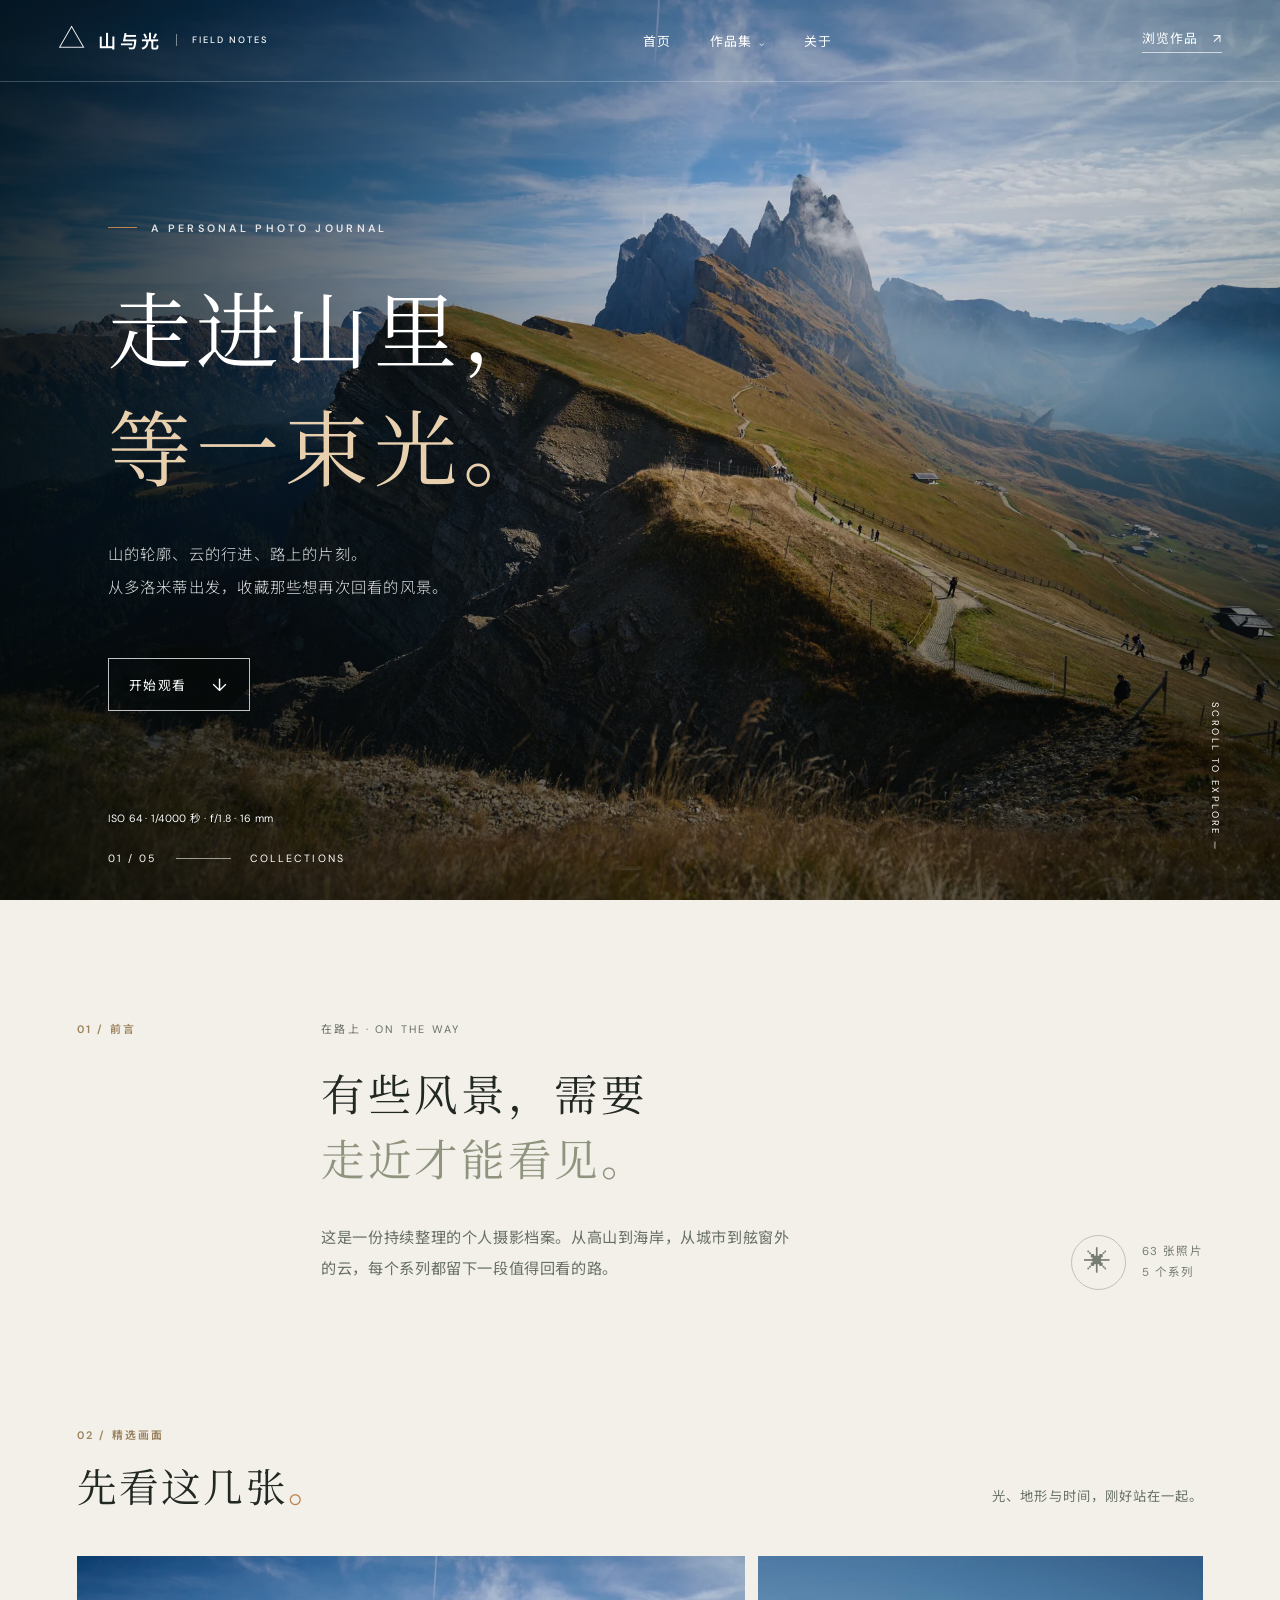
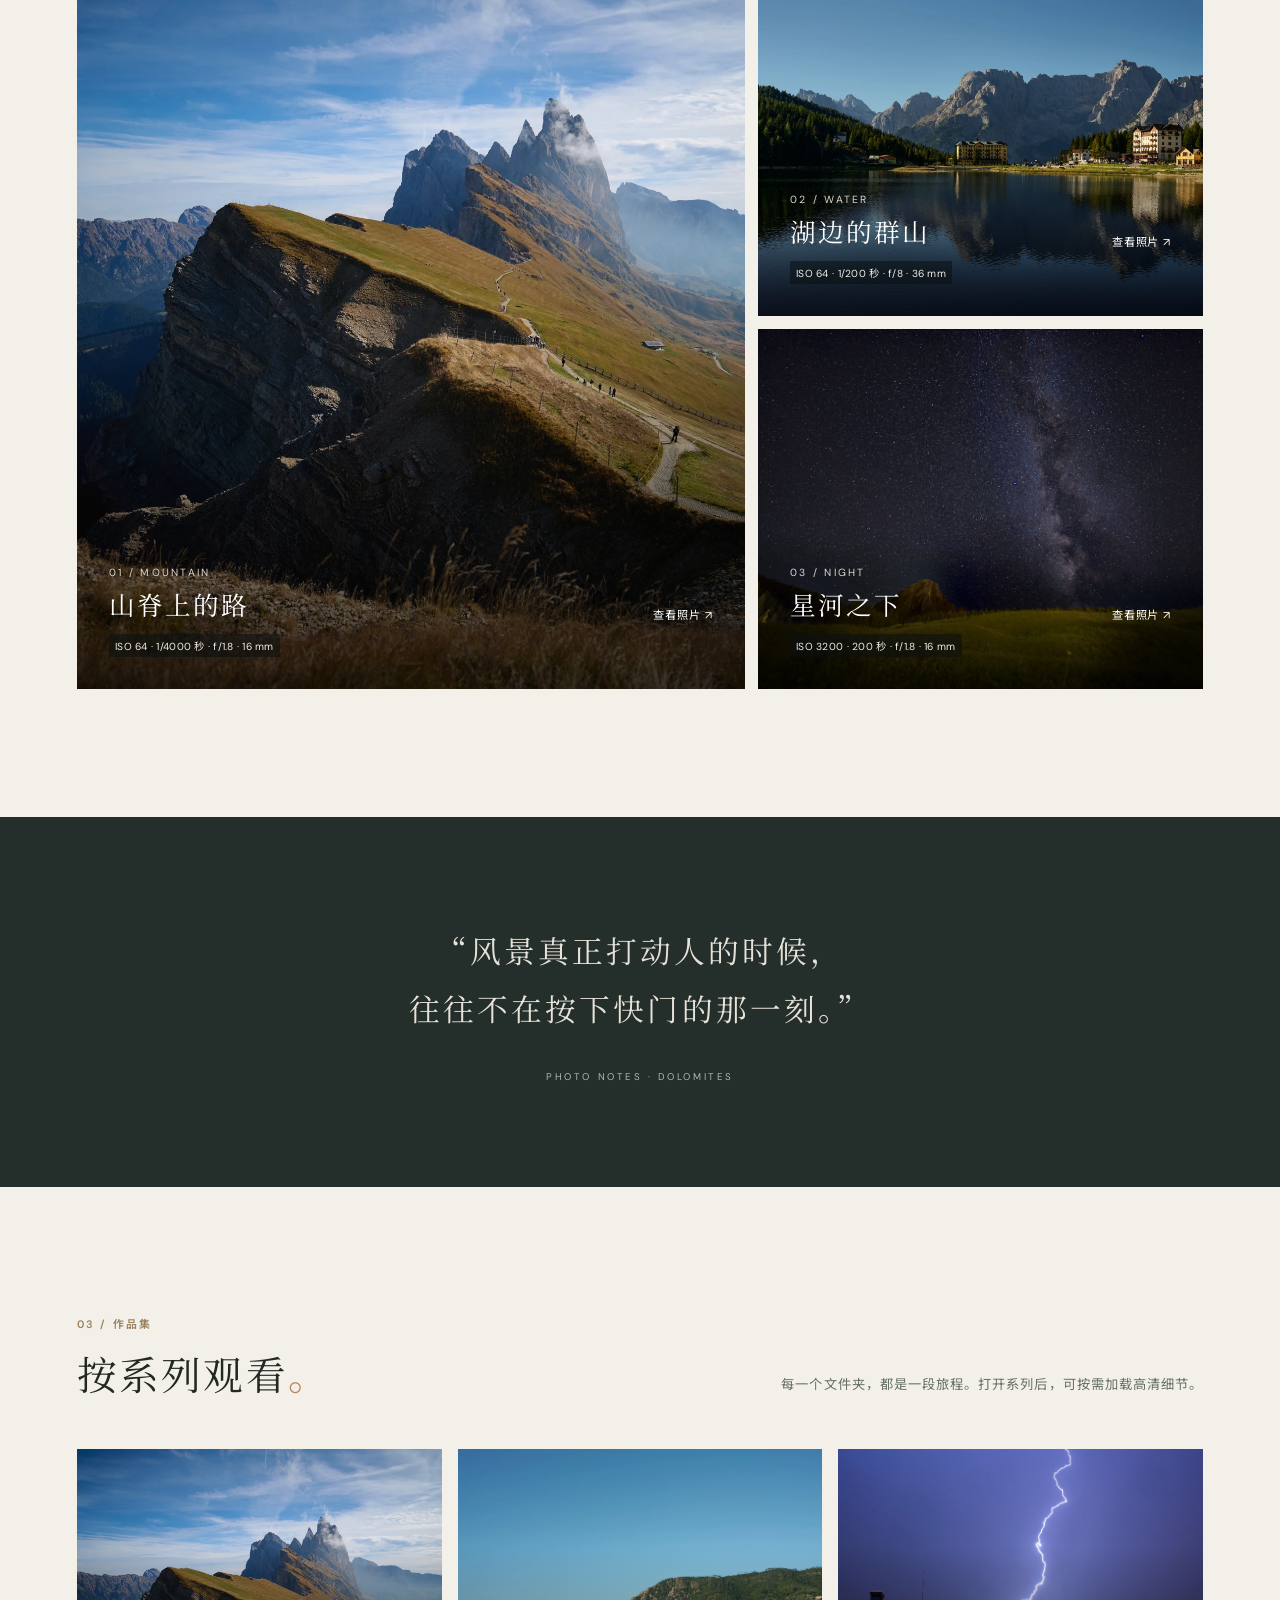
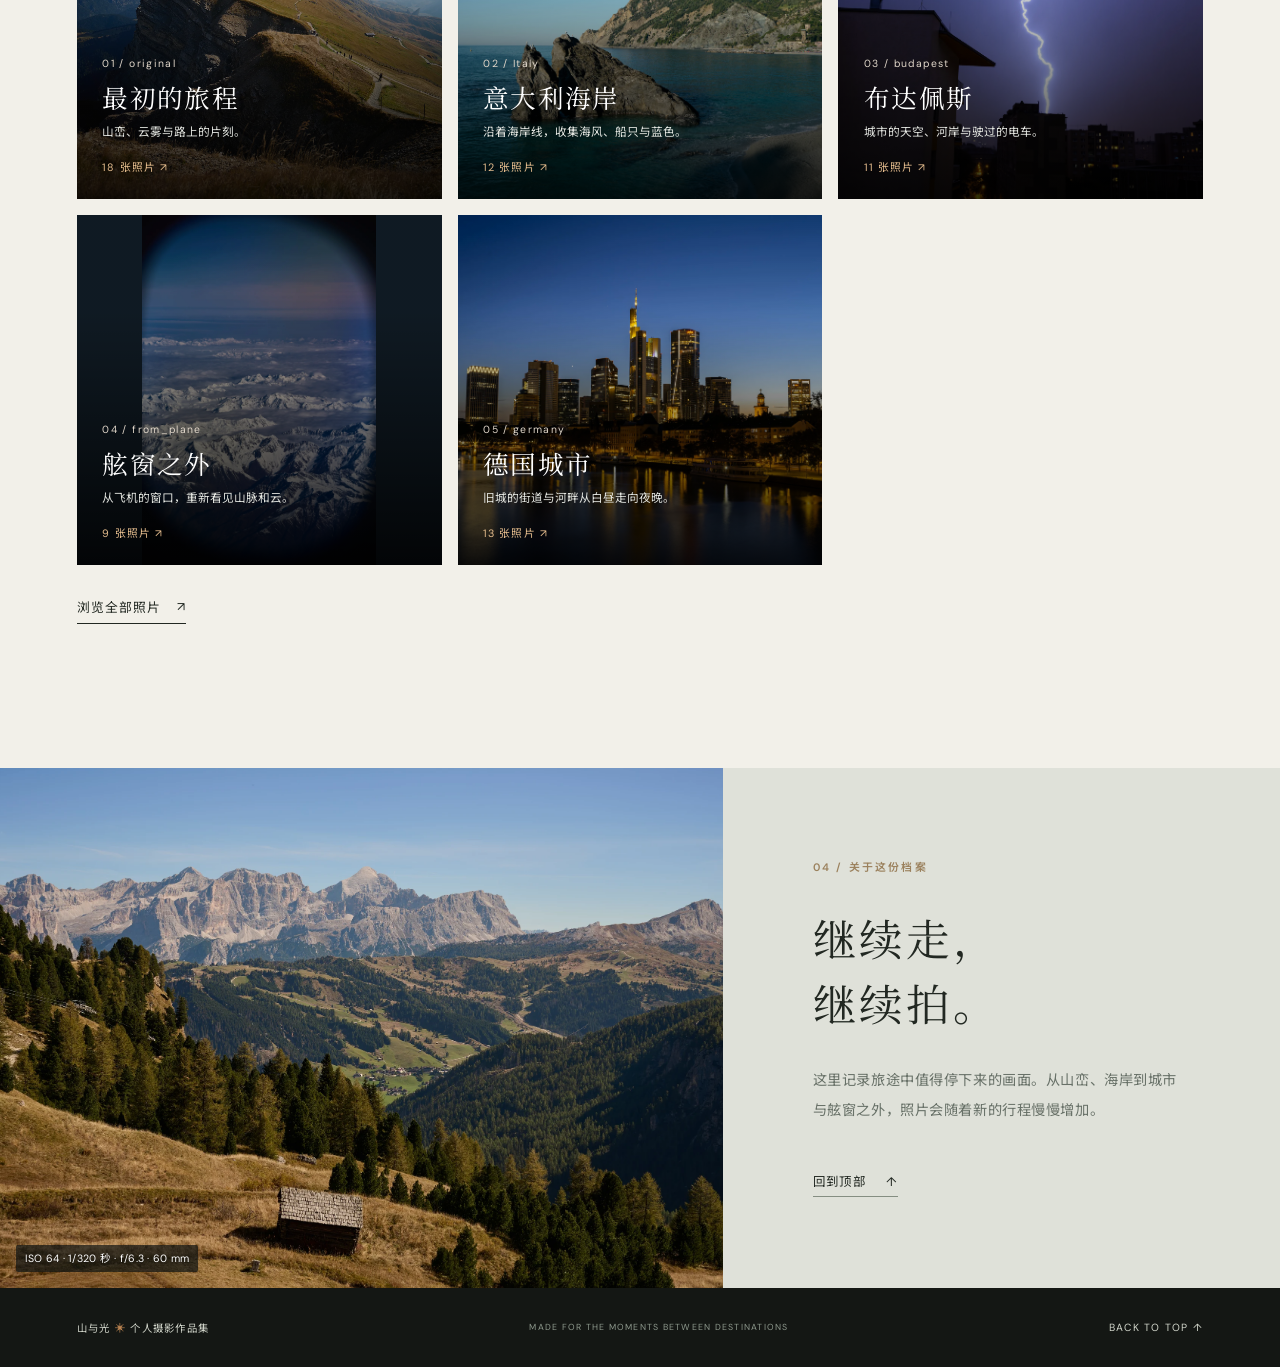
==== commit e75a3fb2: "Organize photography into folder-based collections" ====
--- a/index.html
+++ b/index.html
@@ -4,7 +4,7 @@
     <meta charset="utf-8" />
     <meta name="viewport" content="width=device-width, initial-scale=1" />
     <meta name="theme-color" content="#141714" />
-    <meta name="description" content="山与光，一份关于山峦、云雾、旅途与夜空的个人摄影作品集。" />
+    <meta name="description" content="山与光，一份关于山峦、海岸、城市、舷窗与夜空的个人摄影作品集。" />
     <title>山与光 · 个人摄影作品集</title>
     <link rel="preconnect" href="https://fonts.googleapis.com" />
     <link rel="preconnect" href="https://fonts.gstatic.com" crossorigin />
@@ -21,8 +21,11 @@
         <small>FIELD NOTES</small>
       </a>
       <nav class="main-nav" aria-label="主导航">
-        <a href="#featured">精选</a>
-        <a href="#archive">照片索引</a>
+        <a href="#top">首页</a>
+        <details class="collection-menu" id="collection-menu">
+          <summary>作品集</summary>
+          <div class="collection-menu-list" id="album-menu-list"></div>
+        </details>
         <a href="#about">关于</a>
       </nav>
       <a class="header-action" href="#archive">浏览作品 <span aria-hidden="true">↗</span></a>
@@ -30,7 +33,7 @@
 
     <main id="main">
       <section class="hero" aria-labelledby="hero-title">
-        <img class="hero-image" src="photos/previews/08-view.webp" alt="阳光掠过山脊，小路通往云雾中的群峰" fetchpriority="high" />
+        <img class="hero-image" src="photos/previews/original/08-view.webp" alt="阳光掠过山脊，小路通往云雾中的群峰" fetchpriority="high" />
         <div class="hero-shade"></div>
         <div class="hero-content">
           <div class="eyebrow"><span class="eyebrow-line"></span> A PERSONAL PHOTO JOURNAL</div>
@@ -39,7 +42,7 @@
           <a class="hero-link" href="#featured">开始观看 <span aria-hidden="true">↓</span></a>
         </div>
         <div class="hero-exposure" id="hero-exposure"></div>
-        <div class="hero-index"><span>01 / 18</span><span class="hero-index-rule"></span><span>DOLOMITES</span></div>
+        <div class="hero-index"><span>01 / <span id="hero-total">05</span></span><span class="hero-index-rule"></span><span>COLLECTIONS</span></div>
         <div class="hero-side-note">SCROLL TO EXPLORE —</div>
       </section>
 
@@ -48,9 +51,9 @@
         <div class="intro-body">
           <p class="intro-kicker">在路上 · ON THE WAY</p>
           <h2>有些风景，需要<br /><span>走近才能看见。</span></h2>
-          <p class="intro-copy">这是一份持续整理的个人摄影档案。照片里有高山的距离，也有脚下的路；有等来的光，也有没料到的天气。</p>
+          <p class="intro-copy">这是一份持续整理的个人摄影档案。从高山到海岸，从城市到舷窗外的云，每个系列都留下一段值得回看的路。</p>
         </div>
-        <div class="intro-aside"><span class="round-symbol">✳</span><span>18 张照片<br />一段旅程</span></div>
+        <div class="intro-aside"><span class="round-symbol">✳</span><span id="intro-stats">63 张照片<br />5 个系列</span></div>
       </section>
 
       <section class="featured section-wrap" id="featured" aria-labelledby="featured-title">
@@ -60,15 +63,15 @@
         </div>
         <div class="featured-grid">
           <button class="feature-card feature-card-large" type="button" data-photo-id="08" aria-label="查看照片：山脊上的路">
-            <img src="photos/previews/08-view.webp" alt="小路从近处山脊延伸至远方尖峰" loading="lazy" />
+            <img src="photos/previews/original/08-view.webp" alt="小路从近处山脊延伸至远方尖峰" loading="lazy" />
             <span class="feature-overlay"><small>01 / MOUNTAIN</small><strong>山脊上的路</strong><span>查看照片 ↗</span><span class="feature-exposure"></span></span>
           </button>
           <button class="feature-card" type="button" data-photo-id="03" aria-label="查看照片：湖边的群山">
-            <img src="photos/previews/03-view.webp" alt="高山与湖畔建筑倒映在蓝色湖水中" loading="lazy" />
+            <img src="photos/previews/original/03-view.webp" alt="高山与湖畔建筑倒映在蓝色湖水中" loading="lazy" />
             <span class="feature-overlay"><small>02 / WATER</small><strong>湖边的群山</strong><span>查看照片 ↗</span><span class="feature-exposure"></span></span>
           </button>
           <button class="feature-card" type="button" data-photo-id="18" aria-label="查看照片：星河之下">
-            <img src="photos/previews/18-view.webp" alt="银河升起在山谷的夜空上方" loading="lazy" />
+            <img src="photos/previews/original/18-view.webp" alt="银河升起在山谷的夜空上方" loading="lazy" />
             <span class="feature-overlay"><small>03 / NIGHT</small><strong>星河之下</strong><span>查看照片 ↗</span><span class="feature-exposure"></span></span>
           </button>
         </div>
@@ -81,28 +84,28 @@
 
       <section class="archive section-wrap" id="archive" aria-labelledby="archive-title">
         <div class="section-heading archive-heading">
-          <div><p class="section-number">03 / 照片索引</p><h2 id="archive-title">全部作品<span class="period">。</span></h2></div>
-          <p>按主题浏览。打开照片后可按需加载高清细节，拖动查看局部。</p>
+          <div><p class="section-number">03 / 作品集</p><h2 id="archive-title">按系列观看<span class="period">。</span></h2></div>
+          <p id="archive-description">每一个文件夹，都是一段旅程。打开系列后，可按需加载高清细节。</p>
         </div>
-        <div class="gallery-controls">
-          <div class="filter-list" role="group" aria-label="按主题筛选照片">
-            <button type="button" class="filter active" data-filter="all" aria-pressed="true">全部 <span>18</span></button>
-            <button type="button" class="filter" data-filter="mountain" aria-pressed="false">山峦</button>
-            <button type="button" class="filter" data-filter="water" aria-pressed="false">水与云</button>
-            <button type="button" class="filter" data-filter="journey" aria-pressed="false">路上</button>
-            <button type="button" class="filter" data-filter="night" aria-pressed="false">夜空</button>
+        <div id="album-overview">
+          <div class="album-grid" id="album-grid"></div>
+          <a class="all-photos-link" href="?album=all#archive">浏览全部照片 <span aria-hidden="true">↗</span></a>
+        </div>
+        <div id="album-gallery" hidden>
+          <div class="album-gallery-top">
+            <a href="./#archive" class="album-back">← 全部系列</a>
+            <span class="gallery-count" id="gallery-count" aria-live="polite"></span>
           </div>
-          <span class="gallery-count" id="gallery-count" aria-live="polite">18 PHOTOGRAPHS</span>
+          <div class="gallery-grid" id="gallery-grid" aria-live="polite"></div>
         </div>
-        <div class="gallery-grid" id="gallery-grid" aria-live="polite"></div>
       </section>
 
       <section class="closing" id="about" aria-labelledby="about-title">
-        <div class="closing-image"><img src="photos/previews/11-view.webp" alt="山间草坡与群山之间的一间小屋" loading="lazy" /><span class="closing-exposure" id="closing-exposure"></span></div>
+        <div class="closing-image"><img src="photos/previews/original/11-view.webp" alt="山间草坡与群山之间的一间小屋" loading="lazy" /><span class="closing-exposure" id="closing-exposure"></span></div>
         <div class="closing-content">
           <p class="section-number">04 / 关于这份档案</p>
           <h2 id="about-title">继续走，<br />继续拍。</h2>
-          <p>这里记录旅途中值得停下来的画面。照片会随着新的行程慢慢增加；这一页，从多洛米蒂开始。</p>
+          <p>这里记录旅途中值得停下来的画面。从山峦、海岸到城市与舷窗之外，照片会随着新的行程慢慢增加。</p>
           <a href="#top">回到顶部 <span aria-hidden="true">↑</span></a>
         </div>
       </section>
--- a/styles.css
+++ b/styles.css
@@ -24,3 +24,33 @@
 .lightbox-exposure{z-index:1;bottom:.55rem;left:.55rem;text-align:left}
 .lightbox figcaption span:first-child{flex-wrap:wrap;column-gap:1rem;row-gap:.25rem}
 @media(max-width:650px){.gallery-exposure{left:.35rem;bottom:.35rem;max-width:calc(100% - .7rem);font-size:.53rem;padding:.22rem .3rem}.feature-overlay .feature-exposure{font-size:.56rem}.hero-exposure{left:1.5rem;bottom:3.7rem;font-size:.58rem}.lightbox-exposure{font-size:.56rem}.lightbox-image-wrap img{max-height:calc(100vh - 130px)}}
+
+[hidden]{display:none!important}
+.collection-menu{position:relative}
+.collection-menu summary{list-style:none;cursor:pointer;font-size:.8rem;letter-spacing:.08em;white-space:nowrap}
+.collection-menu summary::-webkit-details-marker{display:none}
+.collection-menu summary:after{content:"⌄";display:inline-block;margin-left:.4rem;transition:transform .2s}
+.collection-menu[open] summary:after{transform:rotate(180deg)}
+.collection-menu-list{position:absolute;z-index:20;top:calc(100% + 1.2rem);right:0;width:min(340px,calc(100vw - 2rem));padding:.45rem 1rem;background:#111613;box-shadow:0 20px 50px rgba(0,0,0,.28);border:1px solid rgba(255,255,255,.15);border-radius:3px}
+.collection-menu-list a{display:flex;align-items:center;justify-content:space-between;gap:1rem;padding:.92rem .35rem;border-bottom:1px solid rgba(255,255,255,.13);color:#eeeae1;font-family:var(--serif);font-size:.9rem;letter-spacing:.04em}
+.collection-menu-list a:last-child{border-bottom:0}
+.collection-menu-list a:hover,.collection-menu-list a[aria-current="page"]{color:#e6bc89}
+.collection-menu-list small{font-family:var(--sans);font-size:.62rem;letter-spacing:.03em;color:#a3aba3;white-space:nowrap}
+.album-grid{display:grid;grid-template-columns:repeat(3,minmax(0,1fr));gap:1rem}
+.album-card{position:relative;display:flex;align-items:flex-end;min-height:350px;overflow:hidden;background:#28302e;color:#fff}
+.album-card img{position:absolute;inset:0;width:100%;height:100%;object-fit:cover;transition:transform .55s ease}
+.album-card[data-album="from_plane"] img{object-fit:contain;background:#101b24}
+.album-card:after{content:"";position:absolute;inset:0;background:linear-gradient(0deg,rgba(0,0,0,.82),rgba(0,0,0,.04) 72%)}
+.album-card:hover img{transform:scale(1.04)}
+.album-card-content{position:relative;z-index:1;display:flex;flex-direction:column;align-items:flex-start;gap:.55rem;width:100%;padding:1.6rem}
+.album-card-content small{font-size:.65rem;letter-spacing:.13em;color:#e0d6c9}
+.album-card-content strong{font-family:var(--serif);font-weight:400;font-size:clamp(1.35rem,2vw,2.1rem);letter-spacing:.05em}
+.album-card-content>span{font-size:.73rem;line-height:1.6;color:#e4e6e1}
+.album-card-content em{font-style:normal;font-size:.67rem;letter-spacing:.1em;color:#e5bd8e;margin-top:.5rem}
+.all-photos-link{display:inline-flex;align-items:center;gap:1rem;margin-top:2rem;padding-bottom:.4rem;border-bottom:1px solid var(--ink);font-size:.8rem;letter-spacing:.08em}
+.album-gallery-top{display:flex;justify-content:space-between;align-items:center;gap:1rem;border-bottom:1px solid var(--line);margin-bottom:2.2rem;padding-bottom:1rem}
+.album-gallery-top .gallery-count{padding:0}
+.album-back{font-size:.8rem;letter-spacing:.08em;color:#546054}
+.album-back:hover{color:var(--ink)}
+@media(max-width:950px){.album-grid{grid-template-columns:repeat(2,minmax(0,1fr))}}
+@media(max-width:650px){.main-nav{gap:.9rem}.main-nav a,.collection-menu summary{font-size:.7rem}.collection-menu-list{top:calc(100% + 1.4rem);right:-2.2rem}.album-grid{grid-template-columns:1fr}.album-card{min-height:290px}.album-card-content{padding:1.3rem}}
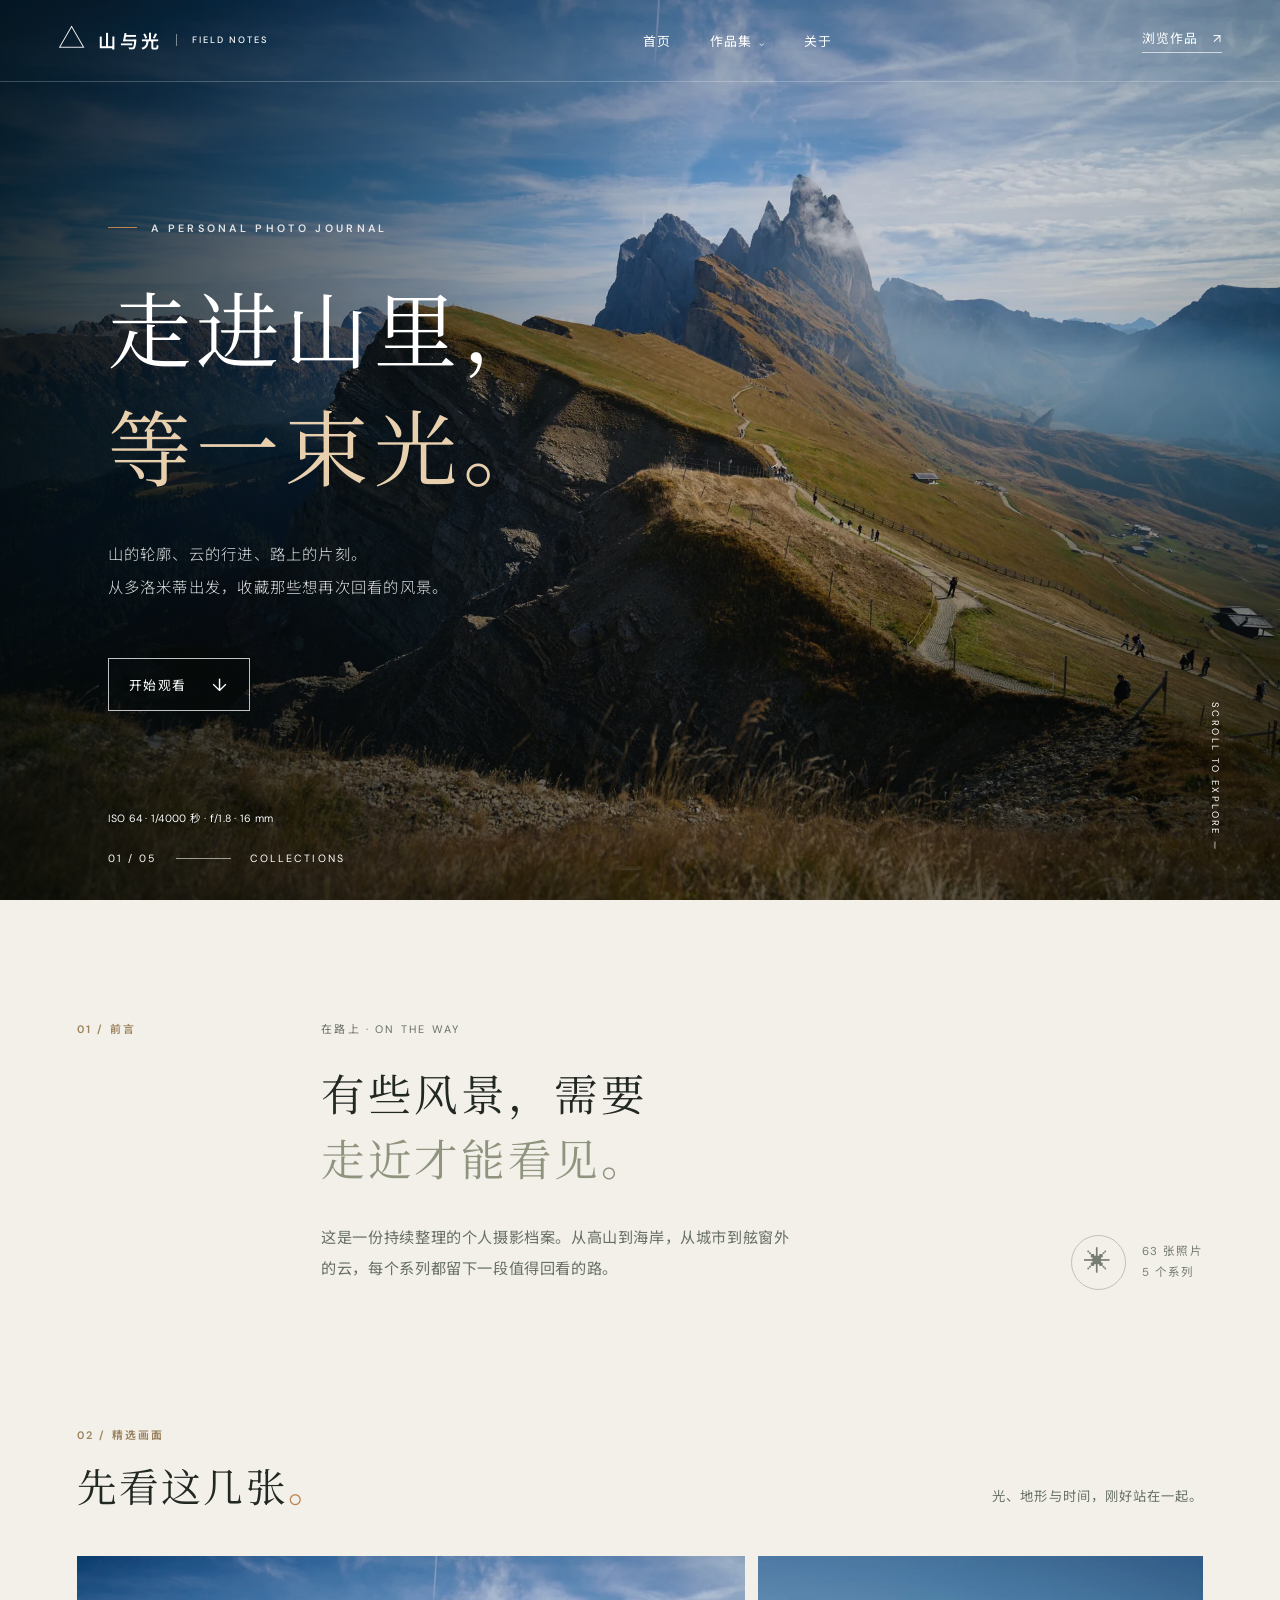
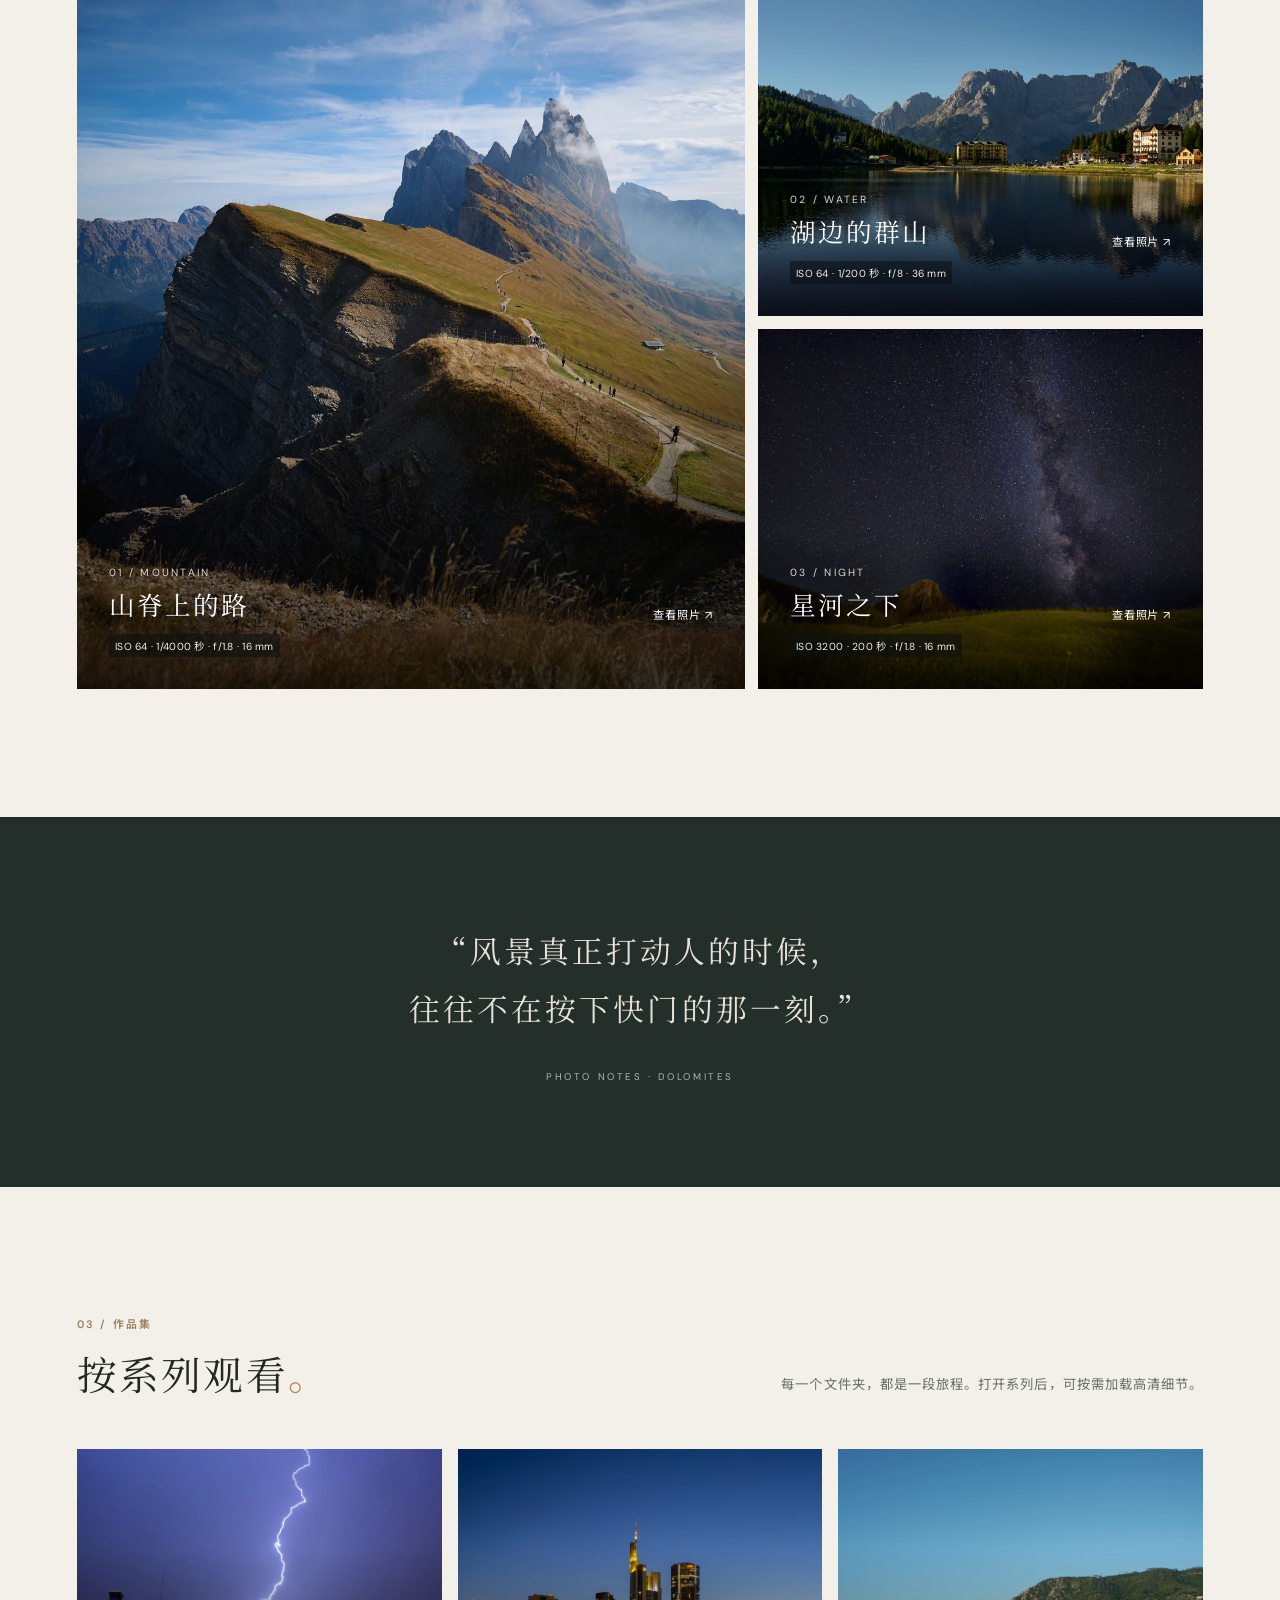
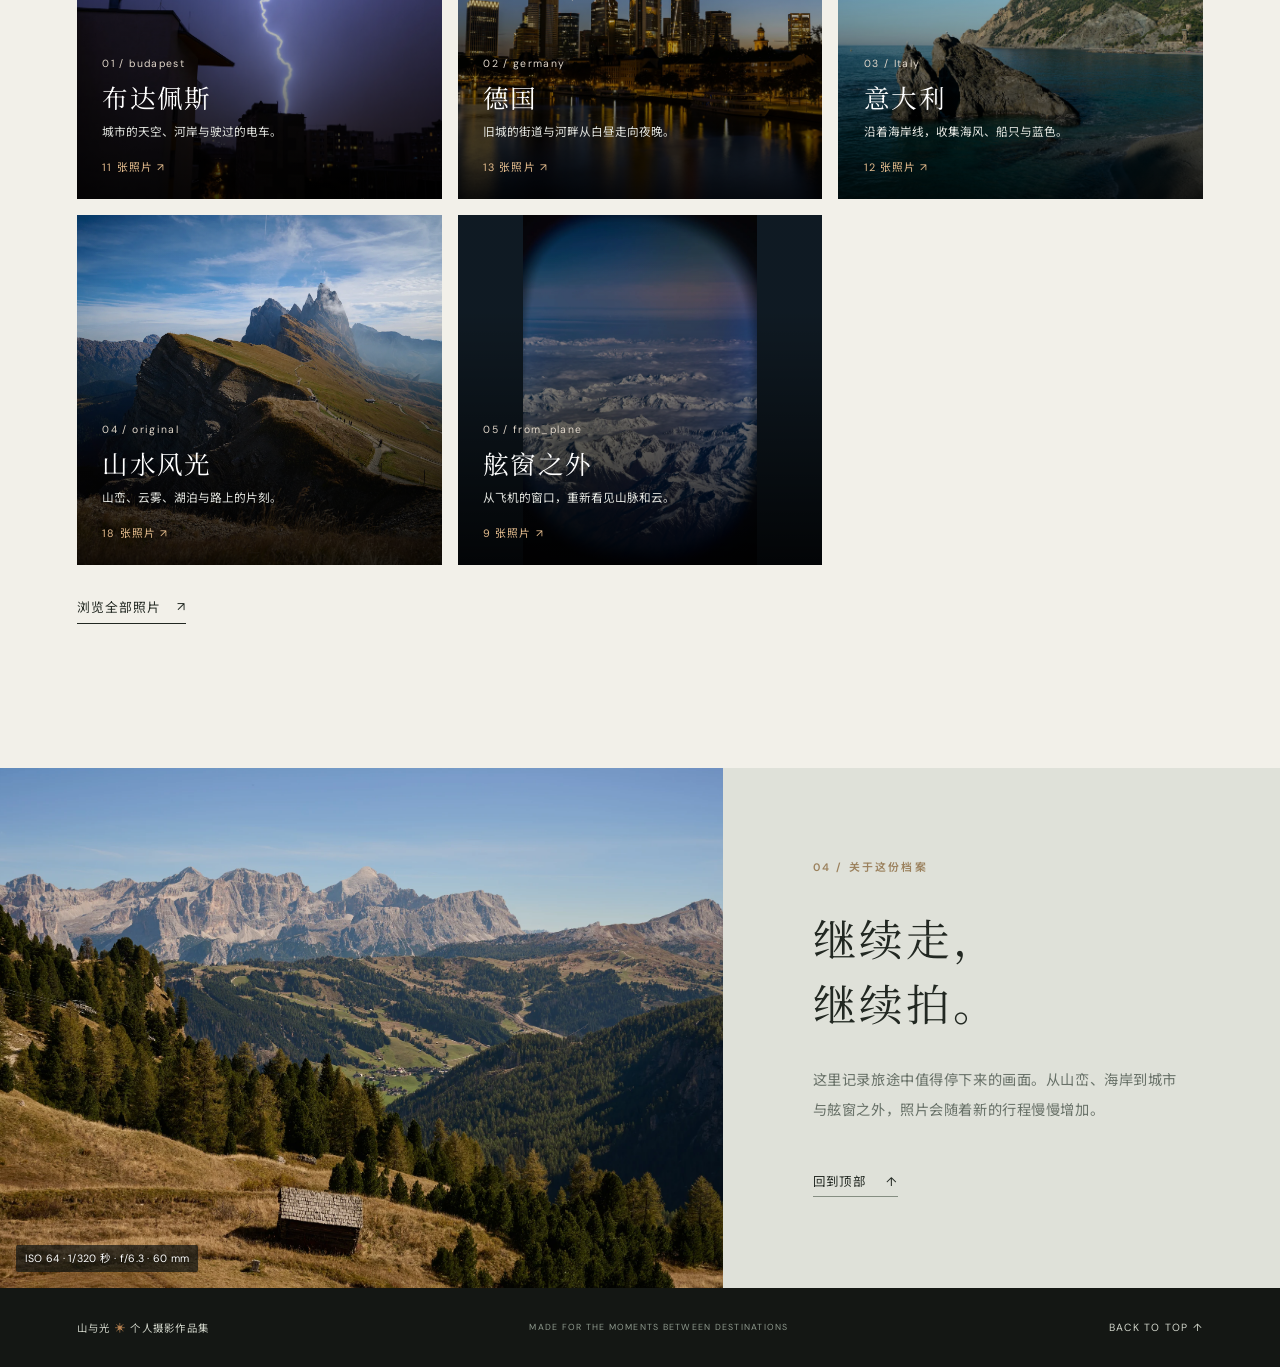
==== commit c3a983e8: "Give photo collections independent browsing pages" ====
--- a/index.html
+++ b/index.html
@@ -9,8 +9,8 @@
     <link rel="preconnect" href="https://fonts.googleapis.com" />
     <link rel="preconnect" href="https://fonts.gstatic.com" crossorigin />
     <link href="https://fonts.googleapis.com/css2?family=DM+Sans:wght@400;500;600;700&family=Noto+Sans+SC:wght@300;400;500;600&family=Noto+Serif+SC:wght@400;500;600&display=swap" rel="stylesheet" />
-    <link rel="stylesheet" href="styles.css" />
-    <script src="app.js" defer></script>
+    <link rel="stylesheet" href="styles.css?v=20261014-pages" />
+    <script src="app.js?v=20261014-pages" defer></script>
   </head>
   <body>
     <a class="skip-link" href="#main">跳到内容</a>
@@ -24,7 +24,12 @@
         <a href="#top">首页</a>
         <details class="collection-menu" id="collection-menu">
           <summary>作品集</summary>
-          <div class="collection-menu-list" id="album-menu-list"></div>
+          <div class="collection-menu-list" id="album-menu-list"><a href="collections/budapest/"><span>布达佩斯</span><small>11 张</small></a>
+<a href="collections/germany/"><span>德国</span><small>13 张</small></a>
+<a href="collections/italy/"><span>意大利</span><small>12 张</small></a>
+<a href="collections/landscapes/"><span>山水风光</span><small>18 张</small></a>
+<a href="collections/from-plane/"><span>舷窗之外</span><small>9 张</small></a>
+<a href="collections/all/"><span>全部照片</span><small>63 张</small></a></div>
         </details>
         <a href="#about">关于</a>
       </nav>
@@ -88,8 +93,27 @@
           <p id="archive-description">每一个文件夹，都是一段旅程。打开系列后，可按需加载高清细节。</p>
         </div>
         <div id="album-overview">
-          <div class="album-grid" id="album-grid"></div>
-          <a class="all-photos-link" href="?album=all#archive">浏览全部照片 <span aria-hidden="true">↗</span></a>
+          <div class="album-grid" id="album-grid"><a class="album-card" data-album="budapest" href="collections/budapest/">
+          <img src="photos/previews/budapest/01-view.webp" alt="布达佩斯" loading="lazy" />
+          <span class="album-card-content"><small>01 / budapest</small><strong>布达佩斯</strong>
+          <span>城市的天空、河岸与驶过的电车。</span><em>11 张照片 ↗</em></span></a>
+<a class="album-card" data-album="germany" href="collections/germany/">
+          <img src="photos/previews/germany/10-view.webp" alt="德国" loading="lazy" />
+          <span class="album-card-content"><small>02 / germany</small><strong>德国</strong>
+          <span>旧城的街道与河畔从白昼走向夜晚。</span><em>13 张照片 ↗</em></span></a>
+<a class="album-card" data-album="Italy" href="collections/italy/">
+          <img src="photos/previews/Italy/01-view.webp" alt="意大利" loading="lazy" />
+          <span class="album-card-content"><small>03 / Italy</small><strong>意大利</strong>
+          <span>沿着海岸线，收集海风、船只与蓝色。</span><em>12 张照片 ↗</em></span></a>
+<a class="album-card" data-album="original" href="collections/landscapes/">
+          <img src="photos/previews/original/08-view.webp" alt="山水风光" loading="lazy" />
+          <span class="album-card-content"><small>04 / original</small><strong>山水风光</strong>
+          <span>山峦、云雾、湖泊与路上的片刻。</span><em>18 张照片 ↗</em></span></a>
+<a class="album-card" data-album="from_plane" href="collections/from-plane/">
+          <img src="photos/previews/from_plane/04-view.webp" alt="舷窗之外" loading="lazy" />
+          <span class="album-card-content"><small>05 / from_plane</small><strong>舷窗之外</strong>
+          <span>从飞机的窗口，重新看见山脉和云。</span><em>9 张照片 ↗</em></span></a></div>
+          <a class="all-photos-link" href="collections/all/">浏览全部照片 <span aria-hidden="true">↗</span></a>
         </div>
         <div id="album-gallery" hidden>
           <div class="album-gallery-top">
--- a/styles.css
+++ b/styles.css
@@ -26,6 +26,9 @@
 @media(max-width:650px){.gallery-exposure{left:.35rem;bottom:.35rem;max-width:calc(100% - .7rem);font-size:.53rem;padding:.22rem .3rem}.feature-overlay .feature-exposure{font-size:.56rem}.hero-exposure{left:1.5rem;bottom:3.7rem;font-size:.58rem}.lightbox-exposure{font-size:.56rem}.lightbox-image-wrap img{max-height:calc(100vh - 130px)}}
 
 [hidden]{display:none!important}
+.collection-page .site-header{position:sticky;top:0;background:#141714}
+.collection-page .archive{min-height:calc(100svh - 160px);padding-top:4rem;padding-bottom:5rem}
+.collection-page .section-heading h1{font-family:var(--serif);font-size:clamp(2.3rem,4vw,4.4rem);font-weight:400;letter-spacing:.055em;margin:.85rem 0 0}
 .collection-menu{position:relative}
 .collection-menu summary{list-style:none;cursor:pointer;font-size:.8rem;letter-spacing:.08em;white-space:nowrap}
 .collection-menu summary::-webkit-details-marker{display:none}
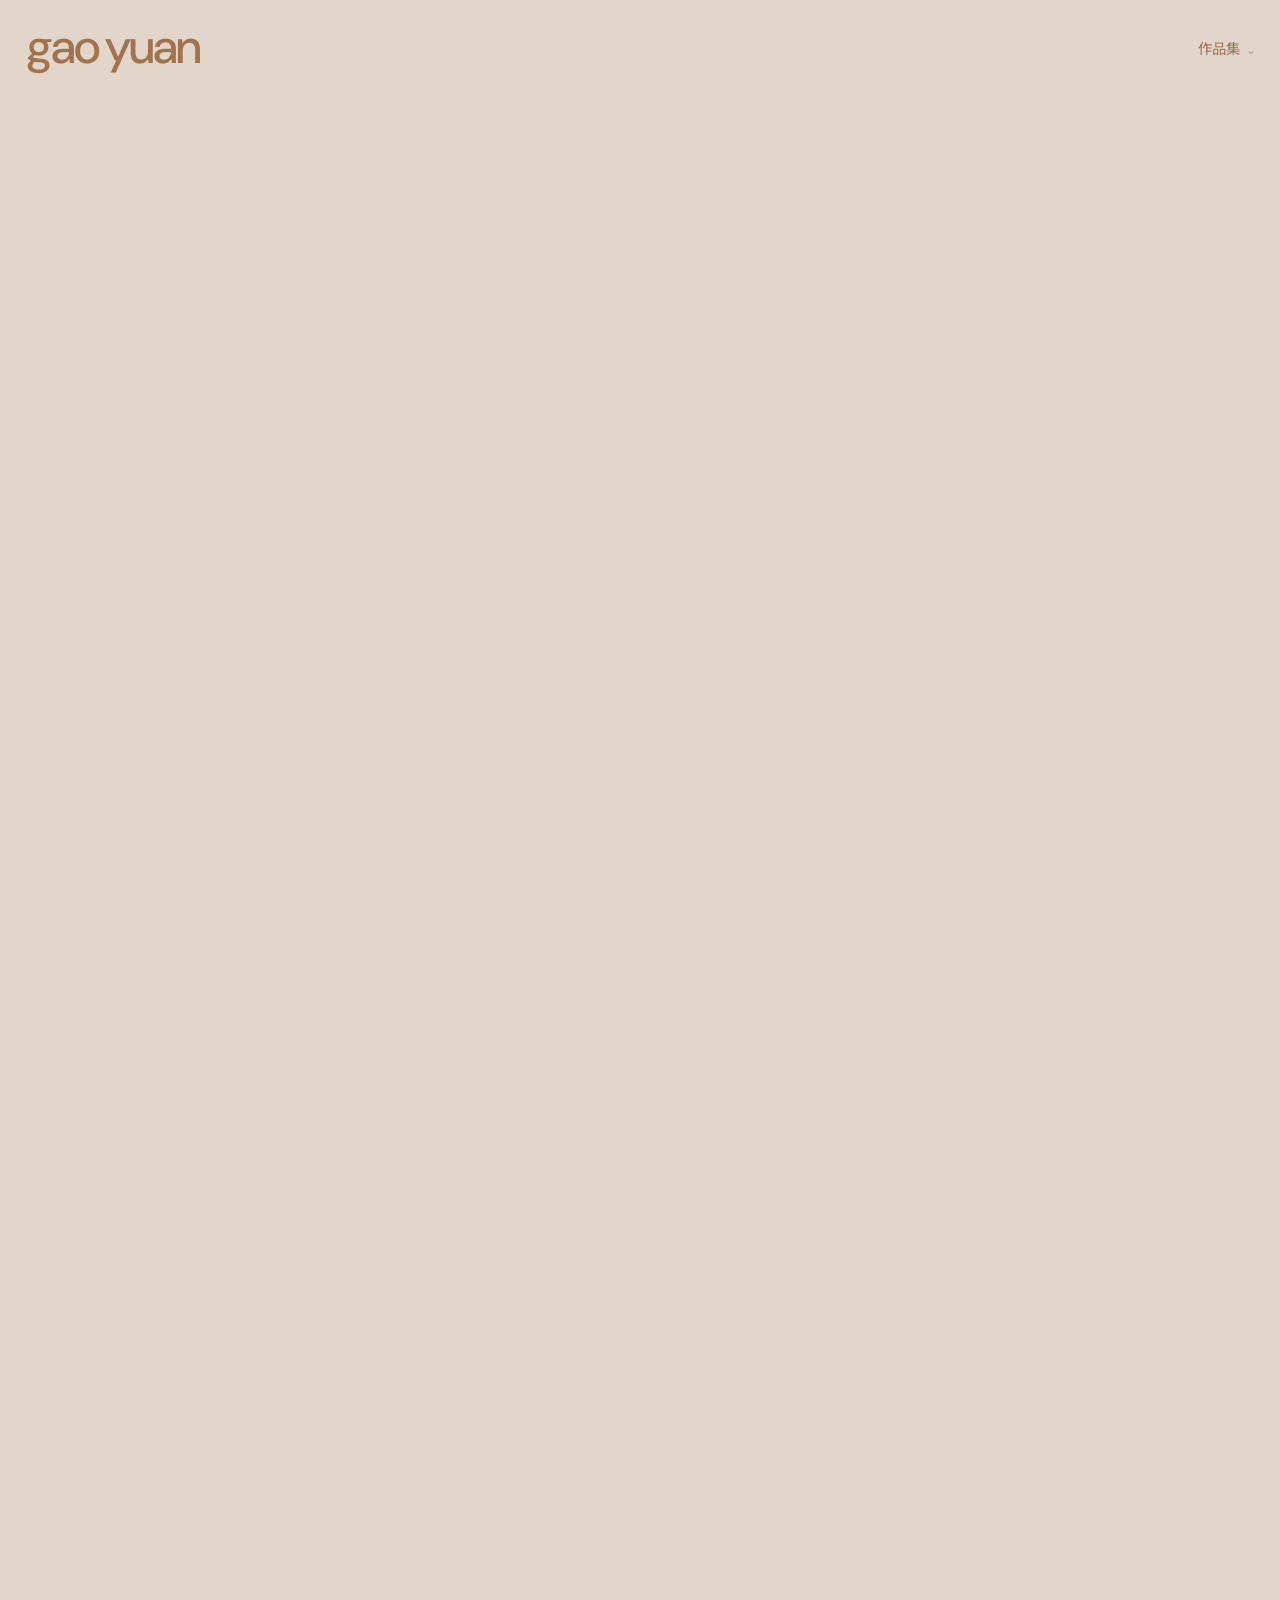
==== commit 1eb7fcab: "Simplify homepage to name and justified photo wall" ====
--- a/index.html
+++ b/index.html
@@ -3,25 +3,20 @@
   <head>
     <meta charset="utf-8" />
     <meta name="viewport" content="width=device-width, initial-scale=1" />
-    <meta name="theme-color" content="#141714" />
-    <meta name="description" content="山与光，一份关于山峦、海岸、城市、舷窗与夜空的个人摄影作品集。" />
-    <title>山与光 · 个人摄影作品集</title>
+    <meta name="theme-color" content="#e1d6c9" />
+    <meta name="description" content="gao yuan" />
+    <title>gao yuan</title>
     <link rel="preconnect" href="https://fonts.googleapis.com" />
     <link rel="preconnect" href="https://fonts.gstatic.com" crossorigin />
     <link href="https://fonts.googleapis.com/css2?family=DM+Sans:wght@400;500;600;700&family=Noto+Sans+SC:wght@300;400;500;600&family=Noto+Serif+SC:wght@400;500;600&display=swap" rel="stylesheet" />
-    <link rel="stylesheet" href="styles.css?v=20261014-pages" />
-    <script src="app.js?v=20261014-pages" defer></script>
+    <link rel="stylesheet" href="styles.css?v=20261014-wall" />
+    <script src="app.js?v=20261014-wall" defer></script>
   </head>
-  <body>
+  <body class="home-page">
     <a class="skip-link" href="#main">跳到内容</a>
-    <header class="site-header" id="top">
-      <a class="brand" href="#top" aria-label="返回首页">
-        <span class="brand-mark" aria-hidden="true">△</span>
-        <span>山与光</span>
-        <small>FIELD NOTES</small>
-      </a>
+    <header class="site-header minimal-header">
+      <h1 class="site-name"><a href="./">gao yuan</a></h1>
       <nav class="main-nav" aria-label="主导航">
-        <a href="#top">首页</a>
         <details class="collection-menu" id="collection-menu">
           <summary>作品集</summary>
           <div class="collection-menu-list" id="album-menu-list"><a href="collections/budapest/"><span>布达佩斯</span><small>11 张</small></a>
@@ -31,112 +26,34 @@
 <a href="collections/from-plane/"><span>舷窗之外</span><small>9 张</small></a>
 <a href="collections/all/"><span>全部照片</span><small>63 张</small></a></div>
         </details>
-        <a href="#about">关于</a>
       </nav>
-      <a class="header-action" href="#archive">浏览作品 <span aria-hidden="true">↗</span></a>
     </header>
-
-    <main id="main">
-      <section class="hero" aria-labelledby="hero-title">
-        <img class="hero-image" src="photos/previews/original/08-view.webp" alt="阳光掠过山脊，小路通往云雾中的群峰" fetchpriority="high" />
-        <div class="hero-shade"></div>
-        <div class="hero-content">
-          <div class="eyebrow"><span class="eyebrow-line"></span> A PERSONAL PHOTO JOURNAL</div>
-          <h1 id="hero-title">走进山里，<br /><em>等一束光。</em></h1>
-          <p>山的轮廓、云的行进、路上的片刻。<br />从多洛米蒂出发，收藏那些想再次回看的风景。</p>
-          <a class="hero-link" href="#featured">开始观看 <span aria-hidden="true">↓</span></a>
-        </div>
-        <div class="hero-exposure" id="hero-exposure"></div>
-        <div class="hero-index"><span>01 / <span id="hero-total">05</span></span><span class="hero-index-rule"></span><span>COLLECTIONS</span></div>
-        <div class="hero-side-note">SCROLL TO EXPLORE —</div>
-      </section>
-
-      <section class="intro section-wrap" aria-label="作品简介">
-        <div class="section-number">01 / 前言</div>
-        <div class="intro-body">
-          <p class="intro-kicker">在路上 · ON THE WAY</p>
-          <h2>有些风景，需要<br /><span>走近才能看见。</span></h2>
-          <p class="intro-copy">这是一份持续整理的个人摄影档案。从高山到海岸，从城市到舷窗外的云，每个系列都留下一段值得回看的路。</p>
-        </div>
-        <div class="intro-aside"><span class="round-symbol">✳</span><span id="intro-stats">63 张照片<br />5 个系列</span></div>
-      </section>
-
-      <section class="featured section-wrap" id="featured" aria-labelledby="featured-title">
-        <div class="section-heading">
-          <div><p class="section-number">02 / 精选画面</p><h2 id="featured-title">先看这几张<span class="period">。</span></h2></div>
-          <p>光、地形与时间，刚好站在一起。</p>
-        </div>
-        <div class="featured-grid">
-          <button class="feature-card feature-card-large" type="button" data-photo-id="08" aria-label="查看照片：山脊上的路">
-            <img src="photos/previews/original/08-view.webp" alt="小路从近处山脊延伸至远方尖峰" loading="lazy" />
-            <span class="feature-overlay"><small>01 / MOUNTAIN</small><strong>山脊上的路</strong><span>查看照片 ↗</span><span class="feature-exposure"></span></span>
-          </button>
-          <button class="feature-card" type="button" data-photo-id="03" aria-label="查看照片：湖边的群山">
-            <img src="photos/previews/original/03-view.webp" alt="高山与湖畔建筑倒映在蓝色湖水中" loading="lazy" />
-            <span class="feature-overlay"><small>02 / WATER</small><strong>湖边的群山</strong><span>查看照片 ↗</span><span class="feature-exposure"></span></span>
-          </button>
-          <button class="feature-card" type="button" data-photo-id="18" aria-label="查看照片：星河之下">
-            <img src="photos/previews/original/18-view.webp" alt="银河升起在山谷的夜空上方" loading="lazy" />
-            <span class="feature-overlay"><small>03 / NIGHT</small><strong>星河之下</strong><span>查看照片 ↗</span><span class="feature-exposure"></span></span>
-          </button>
-        </div>
-      </section>
-
-      <section class="quote-band" aria-label="摄影笔记">
-        <p>“风景真正打动人的时候，<br />往往不在按下快门的那一刻。”</p>
-        <span>PHOTO NOTES · DOLOMITES</span>
-      </section>
-
-      <section class="archive section-wrap" id="archive" aria-labelledby="archive-title">
-        <div class="section-heading archive-heading">
-          <div><p class="section-number">03 / 作品集</p><h2 id="archive-title">按系列观看<span class="period">。</span></h2></div>
-          <p id="archive-description">每一个文件夹，都是一段旅程。打开系列后，可按需加载高清细节。</p>
-        </div>
-        <div id="album-overview">
-          <div class="album-grid" id="album-grid"><a class="album-card" data-album="budapest" href="collections/budapest/">
-          <img src="photos/previews/budapest/01-view.webp" alt="布达佩斯" loading="lazy" />
-          <span class="album-card-content"><small>01 / budapest</small><strong>布达佩斯</strong>
-          <span>城市的天空、河岸与驶过的电车。</span><em>11 张照片 ↗</em></span></a>
-<a class="album-card" data-album="germany" href="collections/germany/">
-          <img src="photos/previews/germany/10-view.webp" alt="德国" loading="lazy" />
-          <span class="album-card-content"><small>02 / germany</small><strong>德国</strong>
-          <span>旧城的街道与河畔从白昼走向夜晚。</span><em>13 张照片 ↗</em></span></a>
-<a class="album-card" data-album="Italy" href="collections/italy/">
-          <img src="photos/previews/Italy/01-view.webp" alt="意大利" loading="lazy" />
-          <span class="album-card-content"><small>03 / Italy</small><strong>意大利</strong>
-          <span>沿着海岸线，收集海风、船只与蓝色。</span><em>12 张照片 ↗</em></span></a>
-<a class="album-card" data-album="original" href="collections/landscapes/">
-          <img src="photos/previews/original/08-view.webp" alt="山水风光" loading="lazy" />
-          <span class="album-card-content"><small>04 / original</small><strong>山水风光</strong>
-          <span>山峦、云雾、湖泊与路上的片刻。</span><em>18 张照片 ↗</em></span></a>
-<a class="album-card" data-album="from_plane" href="collections/from-plane/">
-          <img src="photos/previews/from_plane/04-view.webp" alt="舷窗之外" loading="lazy" />
-          <span class="album-card-content"><small>05 / from_plane</small><strong>舷窗之外</strong>
-          <span>从飞机的窗口，重新看见山脉和云。</span><em>9 张照片 ↗</em></span></a></div>
-          <a class="all-photos-link" href="collections/all/">浏览全部照片 <span aria-hidden="true">↗</span></a>
-        </div>
-        <div id="album-gallery" hidden>
-          <div class="album-gallery-top">
-            <a href="./#archive" class="album-back">← 全部系列</a>
-            <span class="gallery-count" id="gallery-count" aria-live="polite"></span>
-          </div>
-          <div class="gallery-grid" id="gallery-grid" aria-live="polite"></div>
-        </div>
-      </section>
-
-      <section class="closing" id="about" aria-labelledby="about-title">
-        <div class="closing-image"><img src="photos/previews/original/11-view.webp" alt="山间草坡与群山之间的一间小屋" loading="lazy" /><span class="closing-exposure" id="closing-exposure"></span></div>
-        <div class="closing-content">
-          <p class="section-number">04 / 关于这份档案</p>
-          <h2 id="about-title">继续走，<br />继续拍。</h2>
-          <p>这里记录旅途中值得停下来的画面。从山峦、海岸到城市与舷窗之外，照片会随着新的行程慢慢增加。</p>
-          <a href="#top">回到顶部 <span aria-hidden="true">↑</span></a>
-        </div>
-      </section>
-    </main>
-
-    <footer class="site-footer"><span>山与光 <i>✳</i> 个人摄影作品集</span><span>MADE FOR THE MOMENTS BETWEEN DESTINATIONS</span><a href="#top">BACK TO TOP ↑</a></footer>
-
+    <main id="main"><!-- HOME-GALLERY-START --><div class="home-gallery" id="home-gallery" aria-label="摄影作品" data-photo-order="germany-03 08 from_plane-04 01 Italy-08 germany-13 budapest-01 germany-10 03 04 05 Italy-01 18 budapest-10 16 11 12 Italy-10 09 budapest-02 germany-01 Italy-02 02 from_plane-01 budapest-03 germany-02 Italy-03 06 from_plane-02 budapest-04 germany-04 Italy-04 07 from_plane-03 budapest-05 germany-05 Italy-05 10 from_plane-05 budapest-06 germany-06 Italy-06 13 from_plane-06 budapest-07 germany-07 Italy-07 14 from_plane-07 budapest-08 germany-08 Italy-09 15 from_plane-08 budapest-09 germany-09 Italy-11 17 from_plane-09 budapest-11 germany-11 Italy-12 germany-12"><div class="photo-row"><a class="home-photo" href="photos/previews/germany/03-detail.webp" style="flex-grow:0.666667"><img src="photos/previews/germany/03-view.webp" alt="20260708-DSC_8528" width="5504" height="8256" loading="eager" decoding="async" /></a><a class="home-photo" href="photos/previews/original/08-detail.webp" style="flex-grow:1.599884"><img src="photos/previews/original/08-view.webp" alt="DSC_1613_good" width="8297" height="5186" loading="eager" decoding="async" /></a><a class="home-photo" href="photos/previews/from_plane/04-detail.webp" style="flex-grow:0.666667"><img src="photos/previews/from_plane/04-view.webp" alt="DSC_3884_ig" width="5084" height="7626" loading="eager" decoding="async" /></a></div>
+<div class="photo-row"><a class="home-photo" href="photos/previews/original/01-detail.webp" style="flex-grow:1.600000"><img src="photos/previews/original/01-view.webp" alt="1-5_good" width="8256" height="5160" loading="lazy" decoding="async" /></a><a class="home-photo" href="photos/previews/Italy/08-detail.webp" style="flex-grow:0.666667"><img src="photos/previews/Italy/08-view.webp" alt="DSC_4524" width="5504" height="8256" loading="lazy" decoding="async" /></a><a class="home-photo" href="photos/previews/germany/13-detail.webp" style="flex-grow:0.666667"><img src="photos/previews/germany/13-view.webp" alt="20260712-DSC_8896" width="5504" height="8256" loading="lazy" decoding="async" /></a></div>
+<div class="photo-row"><a class="home-photo" href="photos/previews/budapest/01-detail.webp" style="flex-grow:1.500000"><img src="photos/previews/budapest/01-view.webp" alt="DSC_0053-1" width="6954" height="4636" loading="lazy" decoding="async" /></a><a class="home-photo" href="photos/previews/germany/10-detail.webp" style="flex-grow:1.500000"><img src="photos/previews/germany/10-view.webp" alt="20260710-DSC_8736" width="8256" height="5504" loading="lazy" decoding="async" /></a></div>
+<div class="photo-row"><a class="home-photo" href="photos/previews/original/03-detail.webp" style="flex-grow:1.777903"><img src="photos/previews/original/03-view.webp" alt="DSC_0551_good" width="7917" height="4453" loading="lazy" decoding="async" /></a><a class="home-photo" href="photos/previews/original/04-detail.webp" style="flex-grow:1.600045"><img src="photos/previews/original/04-view.webp" alt="DSC_0568_good" width="7165" height="4478" loading="lazy" decoding="async" /></a></div>
+<div class="photo-row"><a class="home-photo" href="photos/previews/original/05-detail.webp" style="flex-grow:1.600000"><img src="photos/previews/original/05-view.webp" alt="DSC_0692_good" width="8032" height="5020" loading="lazy" decoding="async" /></a><a class="home-photo" href="photos/previews/Italy/01-detail.webp" style="flex-grow:1.500000"><img src="photos/previews/Italy/01-view.webp" alt="DSC_4103" width="8256" height="5504" loading="lazy" decoding="async" /></a></div>
+<div class="photo-row"><a class="home-photo" href="photos/previews/original/18-detail.webp" style="flex-grow:1.501449"><img src="photos/previews/original/18-view.webp" alt="output1_good" width="8288" height="5520" loading="lazy" decoding="async" /></a><a class="home-photo" href="photos/previews/budapest/10-detail.webp" style="flex-grow:1.500000"><img src="photos/previews/budapest/10-view.webp" alt="DSC_9193_ig" width="8256" height="5504" loading="lazy" decoding="async" /></a></div>
+<div class="photo-row"><a class="home-photo" href="photos/previews/original/16-detail.webp" style="flex-grow:1.777966"><img src="photos/previews/original/16-view.webp" alt="DSC_9502_ig" width="8408" height="4729" loading="lazy" decoding="async" /></a><a class="home-photo" href="photos/previews/original/11-detail.webp" style="flex-grow:1.600038"><img src="photos/previews/original/11-view.webp" alt="DSC_2148_good" width="8397" height="5248" loading="lazy" decoding="async" /></a></div>
+<div class="photo-row"><a class="home-photo" href="photos/previews/original/12-detail.webp" style="flex-grow:0.666667"><img src="photos/previews/original/12-view.webp" alt="DSC_7192-1" width="5504" height="8256" loading="lazy" decoding="async" /></a><a class="home-photo" href="photos/previews/Italy/10-detail.webp" style="flex-grow:1.500000"><img src="photos/previews/Italy/10-view.webp" alt="DSC_4543" width="8256" height="5504" loading="lazy" decoding="async" /></a><a class="home-photo" href="photos/previews/original/09-detail.webp" style="flex-grow:1.599886"><img src="photos/previews/original/09-view.webp" alt="DSC_1690_good" width="8425" height="5266" loading="lazy" decoding="async" /></a></div>
+<div class="photo-row"><a class="home-photo" href="photos/previews/budapest/02-detail.webp" style="flex-grow:1.500000"><img src="photos/previews/budapest/02-view.webp" alt="DSC_8213" width="8256" height="5504" loading="lazy" decoding="async" /></a><a class="home-photo" href="photos/previews/germany/01-detail.webp" style="flex-grow:1.600000"><img src="photos/previews/germany/01-view.webp" alt="20260707-DSC_8443" width="8256" height="5160" loading="lazy" decoding="async" /></a></div>
+<div class="photo-row"><a class="home-photo" href="photos/previews/Italy/02-detail.webp" style="flex-grow:1.500000"><img src="photos/previews/Italy/02-view.webp" alt="DSC_4112" width="8256" height="5504" loading="lazy" decoding="async" /></a><a class="home-photo" href="photos/previews/original/02-detail.webp" style="flex-grow:0.666667"><img src="photos/previews/original/02-view.webp" alt="DSC_0319-1" width="5504" height="8256" loading="lazy" decoding="async" /></a><a class="home-photo" href="photos/previews/from_plane/01-detail.webp" style="flex-grow:0.666576"><img src="photos/previews/from_plane/01-view.webp" alt="DSC_3862_ig" width="4926" height="7390" loading="lazy" decoding="async" /></a></div>
+<div class="photo-row"><a class="home-photo" href="photos/previews/budapest/03-detail.webp" style="flex-grow:1.500000"><img src="photos/previews/budapest/03-view.webp" alt="DSC_8214" width="8256" height="5504" loading="lazy" decoding="async" /></a><a class="home-photo" href="photos/previews/germany/02-detail.webp" style="flex-grow:1.500097"><img src="photos/previews/germany/02-view.webp" alt="20260708-DSC_8488" width="7709" height="5139" loading="lazy" decoding="async" /></a></div>
+<div class="photo-row"><a class="home-photo" href="photos/previews/Italy/03-detail.webp" style="flex-grow:1.500000"><img src="photos/previews/Italy/03-view.webp" alt="DSC_4146" width="8256" height="5504" loading="lazy" decoding="async" /></a><a class="home-photo" href="photos/previews/original/06-detail.webp" style="flex-grow:1.600165"><img src="photos/previews/original/06-view.webp" alt="DSC_0720_good" width="7756" height="4847" loading="lazy" decoding="async" /></a></div>
+<div class="photo-row"><a class="home-photo" href="photos/previews/from_plane/02-detail.webp" style="flex-grow:0.666621"><img src="photos/previews/from_plane/02-view.webp" alt="DSC_3871_ig" width="4877" height="7316" loading="lazy" decoding="async" /></a><a class="home-photo" href="photos/previews/budapest/04-detail.webp" style="flex-grow:1.500000"><img src="photos/previews/budapest/04-view.webp" alt="DSC_8217" width="8256" height="5504" loading="lazy" decoding="async" /></a><a class="home-photo" href="photos/previews/germany/04-detail.webp" style="flex-grow:1.500000"><img src="photos/previews/germany/04-view.webp" alt="20260710-DSC_8594" width="8256" height="5504" loading="lazy" decoding="async" /></a></div>
+<div class="photo-row"><a class="home-photo" href="photos/previews/Italy/04-detail.webp" style="flex-grow:1.500000"><img src="photos/previews/Italy/04-view.webp" alt="DSC_4249" width="8256" height="5504" loading="lazy" decoding="async" /></a><a class="home-photo" href="photos/previews/original/07-detail.webp" style="flex-grow:1.600124"><img src="photos/previews/original/07-view.webp" alt="DSC_1604_good" width="7767" height="4854" loading="lazy" decoding="async" /></a></div>
+<div class="photo-row"><a class="home-photo" href="photos/previews/from_plane/03-detail.webp" style="flex-grow:0.666667"><img src="photos/previews/from_plane/03-view.webp" alt="DSC_3883_ig" width="5504" height="8256" loading="lazy" decoding="async" /></a><a class="home-photo" href="photos/previews/budapest/05-detail.webp" style="flex-grow:1.500000"><img src="photos/previews/budapest/05-view.webp" alt="DSC_9169_ig_1" width="8256" height="5504" loading="lazy" decoding="async" /></a><a class="home-photo" href="photos/previews/germany/05-detail.webp" style="flex-grow:0.666667"><img src="photos/previews/germany/05-view.webp" alt="20260710-DSC_8595" width="5504" height="8256" loading="lazy" decoding="async" /></a></div>
+<div class="photo-row"><a class="home-photo" href="photos/previews/Italy/05-detail.webp" style="flex-grow:1.500092"><img src="photos/previews/Italy/05-view.webp" alt="DSC_4320" width="8183" height="5455" loading="lazy" decoding="async" /></a><a class="home-photo" href="photos/previews/original/10-detail.webp" style="flex-grow:1.777778"><img src="photos/previews/original/10-view.webp" alt="DSC_2042_good_2" width="8464" height="4761" loading="lazy" decoding="async" /></a></div>
+<div class="photo-row"><a class="home-photo" href="photos/previews/from_plane/05-detail.webp" style="flex-grow:0.666621"><img src="photos/previews/from_plane/05-view.webp" alt="DSC_3886_ig" width="4863" height="7295" loading="lazy" decoding="async" /></a><a class="home-photo" href="photos/previews/budapest/06-detail.webp" style="flex-grow:1.500000"><img src="photos/previews/budapest/06-view.webp" alt="DSC_9171_ig" width="8256" height="5504" loading="lazy" decoding="async" /></a><a class="home-photo" href="photos/previews/germany/06-detail.webp" style="flex-grow:1.500000"><img src="photos/previews/germany/06-view.webp" alt="20260710-DSC_8597" width="8256" height="5504" loading="lazy" decoding="async" /></a></div>
+<div class="photo-row"><a class="home-photo" href="photos/previews/Italy/06-detail.webp" style="flex-grow:1.500000"><img src="photos/previews/Italy/06-view.webp" alt="DSC_4471" width="8256" height="5504" loading="lazy" decoding="async" /></a><a class="home-photo" href="photos/previews/original/13-detail.webp" style="flex-grow:1.500000"><img src="photos/previews/original/13-view.webp" alt="DSC_7357-2" width="8256" height="5504" loading="lazy" decoding="async" /></a></div>
+<div class="photo-row"><a class="home-photo" href="photos/previews/from_plane/06-detail.webp" style="flex-grow:0.666755"><img src="photos/previews/from_plane/06-view.webp" alt="DSC_3891_ig" width="5050" height="7574" loading="lazy" decoding="async" /></a><a class="home-photo" href="photos/previews/budapest/07-detail.webp" style="flex-grow:1.500000"><img src="photos/previews/budapest/07-view.webp" alt="DSC_9172_ig" width="8256" height="5504" loading="lazy" decoding="async" /></a><a class="home-photo" href="photos/previews/germany/07-detail.webp" style="flex-grow:1.500000"><img src="photos/previews/germany/07-view.webp" alt="20260710-DSC_8601" width="8256" height="5504" loading="lazy" decoding="async" /></a></div>
+<div class="photo-row"><a class="home-photo" href="photos/previews/Italy/07-detail.webp" style="flex-grow:1.500000"><img src="photos/previews/Italy/07-view.webp" alt="DSC_4478" width="8256" height="5504" loading="lazy" decoding="async" /></a><a class="home-photo" href="photos/previews/original/14-detail.webp" style="flex-grow:1.500000"><img src="photos/previews/original/14-view.webp" alt="DSC_7832-1" width="8256" height="5504" loading="lazy" decoding="async" /></a></div>
+<div class="photo-row"><a class="home-photo" href="photos/previews/from_plane/07-detail.webp" style="flex-grow:0.666619"><img src="photos/previews/from_plane/07-view.webp" alt="DSC_3892_ig" width="4705" height="7058" loading="lazy" decoding="async" /></a><a class="home-photo" href="photos/previews/budapest/08-detail.webp" style="flex-grow:1.500000"><img src="photos/previews/budapest/08-view.webp" alt="DSC_9176_ig" width="8256" height="5504" loading="lazy" decoding="async" /></a><a class="home-photo" href="photos/previews/germany/08-detail.webp" style="flex-grow:1.500000"><img src="photos/previews/germany/08-view.webp" alt="20260710-DSC_8641-HDR-2" width="8256" height="5504" loading="lazy" decoding="async" /></a></div>
+<div class="photo-row"><a class="home-photo" href="photos/previews/Italy/09-detail.webp" style="flex-grow:1.500000"><img src="photos/previews/Italy/09-view.webp" alt="DSC_4527" width="8256" height="5504" loading="lazy" decoding="async" /></a><a class="home-photo" href="photos/previews/original/15-detail.webp" style="flex-grow:1.500000"><img src="photos/previews/original/15-view.webp" alt="DSC_8018-3" width="8256" height="5504" loading="lazy" decoding="async" /></a></div>
+<div class="photo-row"><a class="home-photo" href="photos/previews/from_plane/08-detail.webp" style="flex-grow:0.666621"><img src="photos/previews/from_plane/08-view.webp" alt="DSC_3893_ig" width="4825" height="7238" loading="lazy" decoding="async" /></a><a class="home-photo" href="photos/previews/budapest/09-detail.webp" style="flex-grow:1.500000"><img src="photos/previews/budapest/09-view.webp" alt="DSC_9188_ig" width="8256" height="5504" loading="lazy" decoding="async" /></a><a class="home-photo" href="photos/previews/germany/09-detail.webp" style="flex-grow:1.500000"><img src="photos/previews/germany/09-view.webp" alt="20260710-DSC_8644-HDR-2" width="8256" height="5504" loading="lazy" decoding="async" /></a></div>
+<div class="photo-row"><a class="home-photo" href="photos/previews/Italy/11-detail.webp" style="flex-grow:1.500000"><img src="photos/previews/Italy/11-view.webp" alt="DSC_4544" width="8256" height="5504" loading="lazy" decoding="async" /></a><a class="home-photo" href="photos/previews/original/17-detail.webp" style="flex-grow:1.500000"><img src="photos/previews/original/17-view.webp" alt="DSC_9503" width="8256" height="5504" loading="lazy" decoding="async" /></a></div>
+<div class="photo-row"><a class="home-photo" href="photos/previews/from_plane/09-detail.webp" style="flex-grow:0.666667"><img src="photos/previews/from_plane/09-view.webp" alt="DSC_3901_ig" width="5504" height="8256" loading="lazy" decoding="async" /></a><a class="home-photo" href="photos/previews/budapest/11-detail.webp" style="flex-grow:1.500000"><img src="photos/previews/budapest/11-view.webp" alt="DSC_9196_ig" width="8256" height="5504" loading="lazy" decoding="async" /></a><a class="home-photo" href="photos/previews/germany/11-detail.webp" style="flex-grow:1.500000"><img src="photos/previews/germany/11-view.webp" alt="20260712-DSC_8817" width="8256" height="5504" loading="lazy" decoding="async" /></a></div>
+<div class="photo-row"><a class="home-photo" href="photos/previews/Italy/12-detail.webp" style="flex-grow:1.500000"><img src="photos/previews/Italy/12-view.webp" alt="DSC_4544_1" width="8256" height="5504" loading="lazy" decoding="async" /></a><a class="home-photo" href="photos/previews/germany/12-detail.webp" style="flex-grow:1.500000"><img src="photos/previews/germany/12-view.webp" alt="20260712-DSC_8892" width="8256" height="5504" loading="lazy" decoding="async" /></a></div></div><!-- HOME-GALLERY-END --></main>
     <dialog class="lightbox" id="lightbox" aria-label="照片大图">
       <button class="lightbox-close" id="lightbox-close" type="button" aria-label="关闭大图">×</button>
       <div class="lightbox-tools" aria-label="照片缩放控制">
--- a/styles.css
+++ b/styles.css
@@ -57,3 +57,18 @@
 .album-back:hover{color:var(--ink)}
 @media(max-width:950px){.album-grid{grid-template-columns:repeat(2,minmax(0,1fr))}}
 @media(max-width:650px){.main-nav{gap:.9rem}.main-nav a,.collection-menu summary{font-size:.7rem}.collection-menu-list{top:calc(100% + 1.4rem);right:-2.2rem}.album-grid{grid-template-columns:1fr}.album-card{min-height:290px}.album-card-content{padding:1.3rem}}
+
+/* Minimal nameplate and an uncropped, justified photograph wall. */
+.home-page{background:#e1d6c9;color:#a1734f}
+.home-page .minimal-header,.collection-page .minimal-header{position:relative;inset:auto;height:auto;min-height:94px;padding:20px 26px;border:0;background:#e1d6c9;color:#a1734f;gap:1rem}
+.site-name{margin:0;font-family:var(--sans);font-size:clamp(2rem,3.8vw,3rem);font-weight:500;line-height:1;letter-spacing:-.045em;white-space:nowrap}
+.minimal-header .main-nav{margin:0;gap:1.4rem}
+.minimal-header .collection-menu summary,.minimal-header .main-nav>a{font-size:.9rem;letter-spacing:.01em}
+.minimal-header .collection-menu-list{right:0}
+.home-gallery{display:flex;flex-direction:column;gap:6px;padding:0 0 6px}
+.photo-row{display:flex;gap:6px;align-items:flex-start;width:100%}
+.home-photo{display:block;flex-basis:0;flex-shrink:1;min-width:0;padding:0;margin:0;border:0;border-radius:0;background:none;cursor:pointer;overflow:hidden}
+.home-photo img{width:100%;height:auto;max-width:none;transition:filter .25s ease}
+.home-photo:hover img{filter:brightness(.95)}
+.home-photo:focus-visible{outline:2px solid #a1734f;outline-offset:-3px}
+@media(max-width:650px){.home-page .minimal-header,.collection-page .minimal-header{min-height:76px;padding:19px 18px}.site-name{font-size:2rem}.minimal-header .main-nav{gap:.8rem}.minimal-header .collection-menu summary,.minimal-header .main-nav>a{font-size:.8rem}.home-gallery,.photo-row{gap:4px}.home-gallery{padding-bottom:4px}}
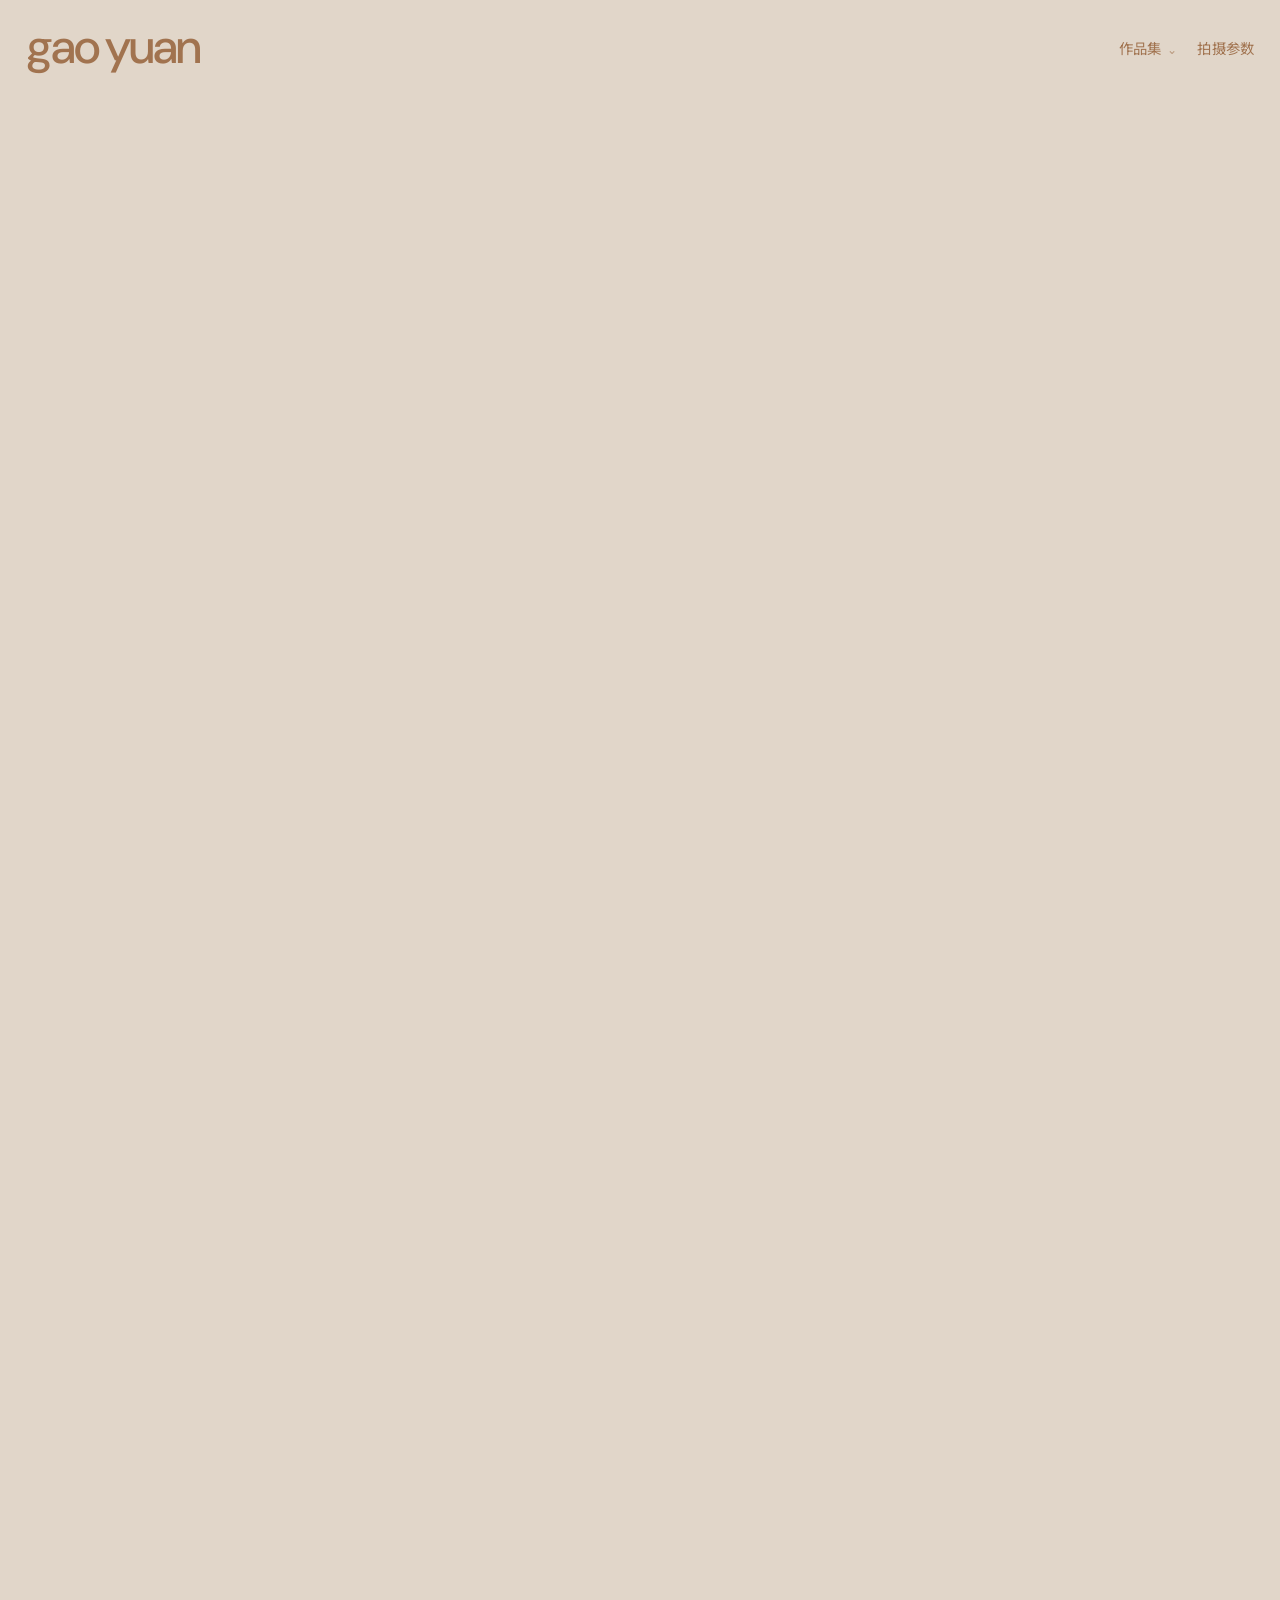
==== commit 361e0eeb: "Add photo settings log and stacked distribution charts" ====
--- a/index.html
+++ b/index.html
@@ -9,8 +9,8 @@
     <link rel="preconnect" href="https://fonts.googleapis.com" />
     <link rel="preconnect" href="https://fonts.gstatic.com" crossorigin />
     <link href="https://fonts.googleapis.com/css2?family=DM+Sans:wght@400;500;600;700&family=Noto+Sans+SC:wght@300;400;500;600&family=Noto+Serif+SC:wght@400;500;600&display=swap" rel="stylesheet" />
-    <link rel="stylesheet" href="styles.css?v=20261014-wall" />
-    <script src="app.js?v=20261014-wall" defer></script>
+    <link rel="stylesheet" href="styles.css?v=20261014-parameters" />
+    <script src="app.js?v=20261014-parameters" defer></script>
   </head>
   <body class="home-page">
     <a class="skip-link" href="#main">跳到内容</a>
@@ -26,6 +26,7 @@
 <a href="collections/from-plane/"><span>舷窗之外</span><small>9 张</small></a>
 <a href="collections/all/"><span>全部照片</span><small>63 张</small></a></div>
         </details>
+        <a href="parameters/">拍摄参数</a>
       </nav>
     </header>
     <main id="main"><!-- HOME-GALLERY-START --><div class="home-gallery" id="home-gallery" aria-label="摄影作品" data-photo-order="germany-03 08 from_plane-04 01 Italy-08 germany-13 budapest-01 germany-10 03 04 05 Italy-01 18 budapest-10 16 11 12 Italy-10 09 budapest-02 germany-01 Italy-02 02 from_plane-01 budapest-03 germany-02 Italy-03 06 from_plane-02 budapest-04 germany-04 Italy-04 07 from_plane-03 budapest-05 germany-05 Italy-05 10 from_plane-05 budapest-06 germany-06 Italy-06 13 from_plane-06 budapest-07 germany-07 Italy-07 14 from_plane-07 budapest-08 germany-08 Italy-09 15 from_plane-08 budapest-09 germany-09 Italy-11 17 from_plane-09 budapest-11 germany-11 Italy-12 germany-12"><div class="photo-row"><a class="home-photo" href="photos/previews/germany/03-detail.webp" style="flex-grow:0.666667"><img src="photos/previews/germany/03-view.webp" alt="20260708-DSC_8528" width="5504" height="8256" loading="eager" decoding="async" /></a><a class="home-photo" href="photos/previews/original/08-detail.webp" style="flex-grow:1.599884"><img src="photos/previews/original/08-view.webp" alt="DSC_1613_good" width="8297" height="5186" loading="eager" decoding="async" /></a><a class="home-photo" href="photos/previews/from_plane/04-detail.webp" style="flex-grow:0.666667"><img src="photos/previews/from_plane/04-view.webp" alt="DSC_3884_ig" width="5084" height="7626" loading="eager" decoding="async" /></a></div>
--- a/styles.css
+++ b/styles.css
@@ -72,3 +72,29 @@
 .home-photo:hover img{filter:brightness(.95)}
 .home-photo:focus-visible{outline:2px solid #a1734f;outline-offset:-3px}
 @media(max-width:650px){.home-page .minimal-header,.collection-page .minimal-header{min-height:76px;padding:19px 18px}.site-name{font-size:2rem}.minimal-header .main-nav{gap:.8rem}.minimal-header .collection-menu summary,.minimal-header .main-nav>a{font-size:.8rem}.home-gallery,.photo-row{gap:4px}.home-gallery{padding-bottom:4px}}
+
+.parameter-main{max-width:1120px;margin:0 auto;padding:3.5rem clamp(1.1rem,4vw,3rem) 4rem}
+.parameter-main h1{font-family:var(--serif);font-size:clamp(2rem,4vw,3.3rem);font-weight:400;margin:0 0 1rem}
+.parameter-summary{display:flex;flex-wrap:wrap;gap:.6rem 1.5rem;color:var(--muted);font-size:.8rem;margin-bottom:3rem}
+.parameter-charts{display:flex;flex-direction:column;gap:2.2rem}
+.parameter-chart-section{padding:1.4rem 1.3rem .5rem;background:#ece6dc;border:1px solid #d8d0c3}
+.parameter-chart-heading{display:flex;align-items:baseline;justify-content:space-between;gap:1rem;margin-bottom:.6rem}
+.parameter-main h2{font-family:var(--serif);font-size:1.45rem;font-weight:500;margin:0}
+.parameter-chart-heading span{font-size:.73rem;color:var(--muted)}
+.chart-scroll,.table-scroll{overflow-x:auto;overscroll-behavior-x:contain}
+.parameter-chart{display:block;width:100%;min-width:760px;font-family:var(--sans);overflow:visible}
+.chart-gridline{stroke:#d4cdc0;stroke-width:1}
+.chart-bar{fill:#a1734f;transition:fill .15s}
+.chart-bar:hover{fill:#725039}
+.chart-tick,.chart-label,.axis-unit{fill:#5d6259;font-size:12px}
+.chart-count{fill:#343c33;font-size:12px;font-weight:600}
+.parameter-log{margin-top:3.5rem}
+.parameter-log h2{margin-bottom:1.2rem}
+.parameter-table{width:100%;min-width:850px;border-collapse:collapse;font-size:.78rem;text-align:left}
+.parameter-table td,.parameter-table th{padding:.7rem .75rem;border-bottom:1px solid var(--line);white-space:nowrap;font-weight:400}
+.parameter-table thead th{background:#e7dfd3;font-weight:600}
+.parameter-table tbody tr:hover{background:#ebe6dc}
+.parameter-photo{display:block;width:64px;height:48px}
+.parameter-photo img{width:100%;height:100%;object-fit:cover}
+.minimal-header .main-nav a[aria-current="page"]{text-decoration:underline;text-underline-offset:.35rem}
+@media(max-width:650px){.parameter-main{padding-top:2rem}.parameter-summary{gap:.5rem 1rem;margin-bottom:2rem;font-size:.7rem}.parameter-chart-section{padding:1rem .8rem .3rem}.parameter-chart-heading{flex-direction:column;gap:.3rem}.parameter-chart-heading span{font-size:.68rem}.parameter-table td,.parameter-table th{padding:.6rem}.minimal-header .main-nav{gap:.65rem}}
